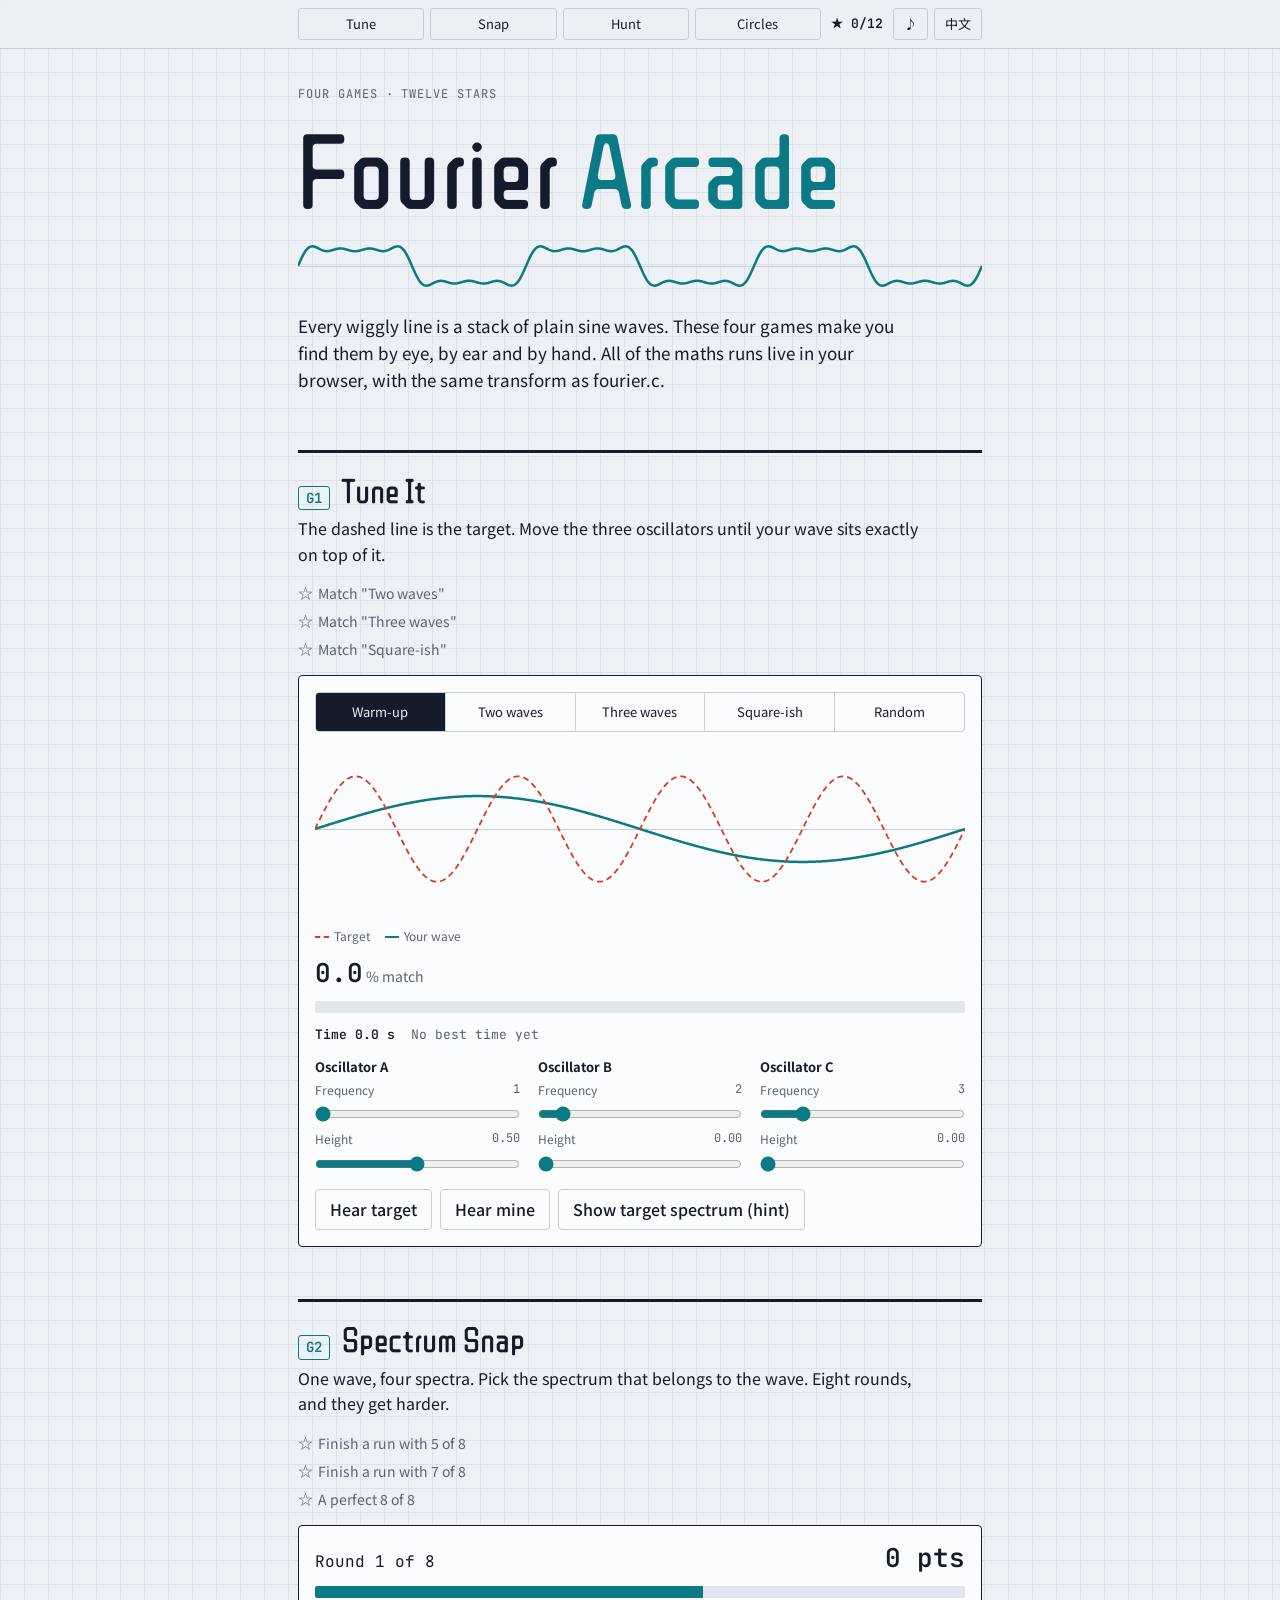
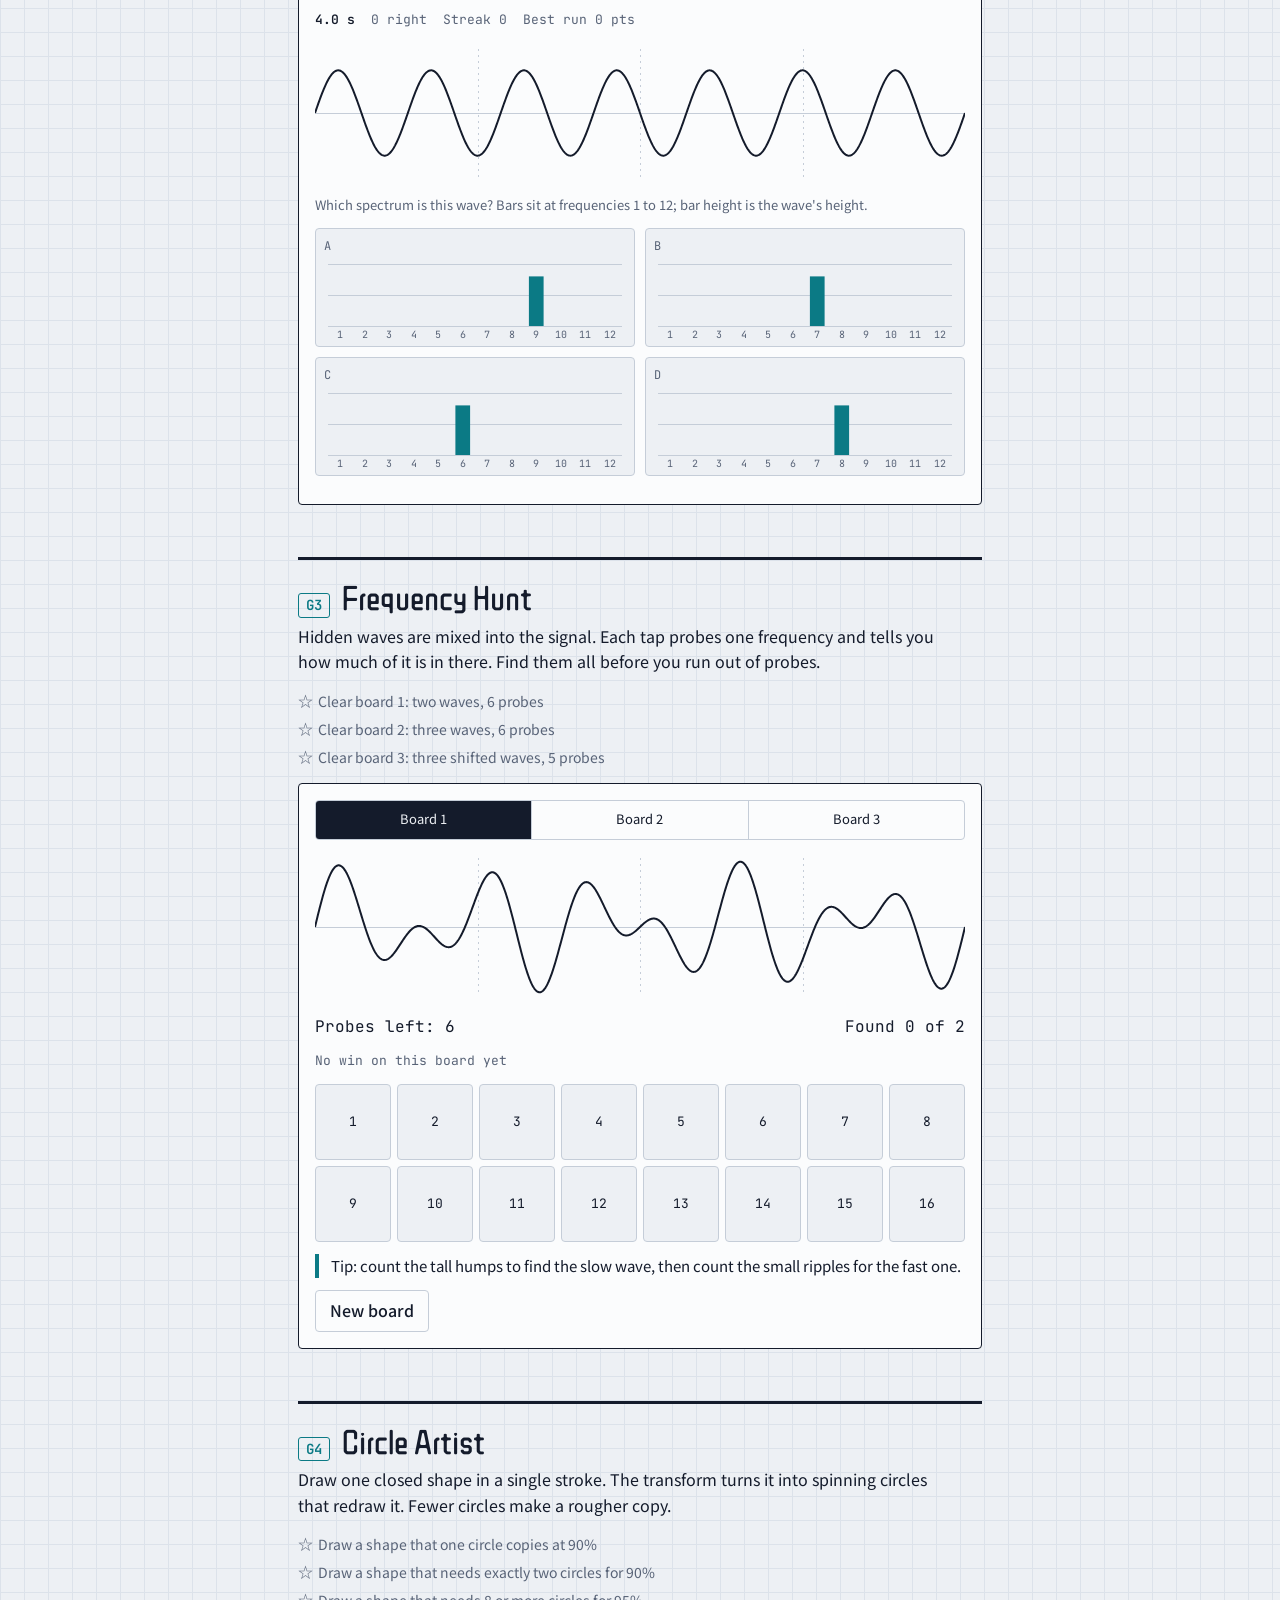
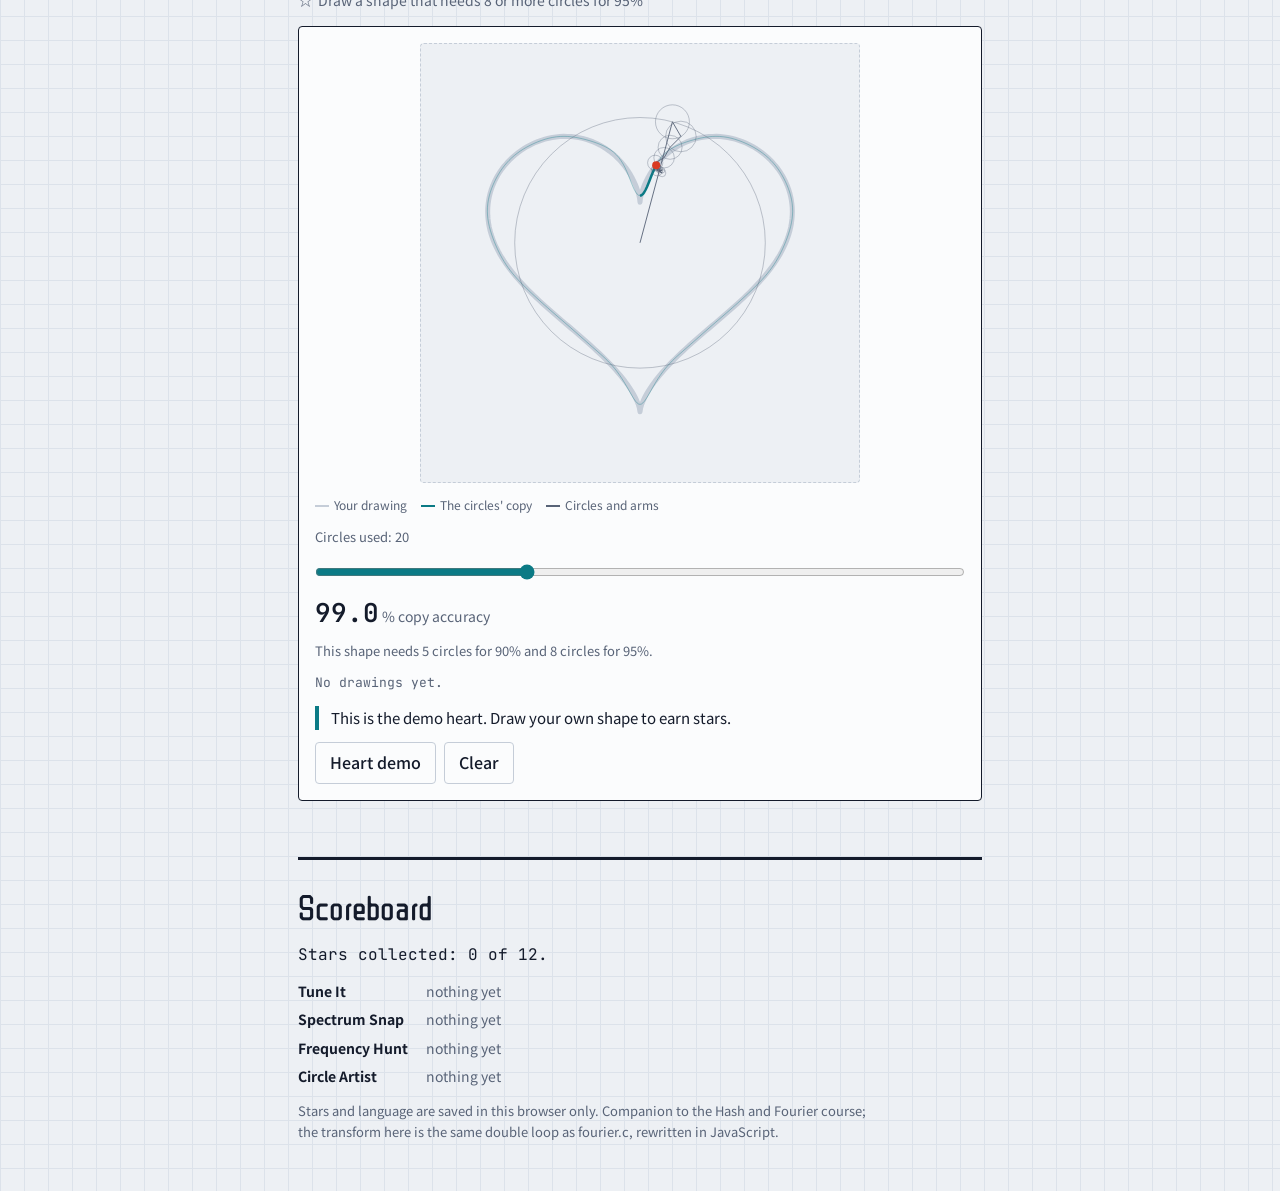
==== learning/hash-fourier/arcade/index.html @ e6ab9d6c "学习材料：傅里叶游戏厅（learning/hash-fourier/arcade） - arcade/index.html：四个小游戏（调音、认谱、寻频、画圆），十二颗星，   带音效、计时、连对和成" ====
<!DOCTYPE html>
<html lang="en">
<head>
<meta charset="utf-8">
<meta name="viewport" content="width=device-width, initial-scale=1">
<title>Fourier Arcade</title>
<link rel="preconnect" href="https://fonts.googleapis.com">
<link rel="preconnect" href="https://fonts.gstatic.com" crossorigin>
<link href="https://fonts.googleapis.com/css2?family=JetBrains+Mono:wght@400;600&family=Noto+Sans+SC:wght@400;500;700&family=ZCOOL+QingKe+HuangYou&display=swap" rel="stylesheet">
<style>
/* Layout: one column of four game cabinets on oscilloscope graph paper.
   Same world as the Hash/Fourier course: ink on cool paper, teal for waves,
   vermilion only for the thing you are aiming at or just hit. */
:root {
  --paper: #EDF0F4;
  --grid: #DCE2EA;
  --card: #FBFCFD;
  --ink: #141B2B;
  --muted: #586377;
  --line: #C5CDD8;
  --off: #E1E6ED;
  --hot: #D93A22;
  --wave: #0B7A85;
  --ok: #1F7F52;
  --f-display: "ZCOOL QingKe HuangYou", "PingFang SC", "Microsoft YaHei", sans-serif;
  --f-body: "Noto Sans SC", "PingFang SC", "Microsoft YaHei", system-ui, sans-serif;
  --f-mono: "JetBrains Mono", ui-monospace, "SF Mono", Menlo, Consolas, monospace;
  color-scheme: light;
}
@media (prefers-color-scheme: dark) {
  :root:not([data-theme="light"]) {
    --paper: #0C111D; --grid: #151C2C; --card: #141B2B; --ink: #E7ECF5;
    --muted: #95A1B8; --line: #2B3650; --off: #1F2940;
    --hot: #FF6A48; --wave: #42C4CE; --ok: #4CC38A;
    color-scheme: dark;
  }
}
:root[data-theme="dark"] {
  --paper: #0C111D; --grid: #151C2C; --card: #141B2B; --ink: #E7ECF5;
  --muted: #95A1B8; --line: #2B3650; --off: #1F2940;
  --hot: #FF6A48; --wave: #42C4CE; --ok: #4CC38A;
  color-scheme: dark;
}
* { box-sizing: border-box; }
[hidden] { display: none !important; }
html { -webkit-text-size-adjust: 100%; }
body {
  margin: 0; background-color: var(--paper);
  background-image: linear-gradient(var(--grid) 1px, transparent 1px), linear-gradient(90deg, var(--grid) 1px, transparent 1px);
  background-size: 24px 24px;
  color: var(--ink); font-family: var(--f-body); font-size: 16px; line-height: 1.6;
}
.wrap { max-width: 720px; margin: 0 auto; padding: 0 18px; }
h1, h2 { font-family: var(--f-display); font-weight: 400; text-wrap: balance; margin: 0; }
p { margin: 0; }
button, input { font: inherit; color: inherit; }
:focus-visible { outline: 2px solid var(--ink); outline-offset: 2px; }
.num { font-family: var(--f-mono); font-variant-numeric: tabular-nums; }

.nav { position: sticky; top: 0; z-index: 5; background: color-mix(in srgb, var(--paper) 90%, transparent);
  -webkit-backdrop-filter: blur(8px); backdrop-filter: blur(8px); border-bottom: 1px solid var(--line); }
.nav .wrap { display: flex; gap: 6px; padding-top: 8px; padding-bottom: 8px; align-items: center; }
.nav button { height: 32px; padding: 0 10px; font-size: 13px; background: transparent; border: 1.5px solid var(--line); border-radius: 3px; cursor: pointer; white-space: nowrap; }
.nav button.jump { flex: 1; min-width: 0; overflow: hidden; text-overflow: ellipsis; }
.nav button.jump.full { background: var(--wave); border-color: var(--wave); color: #fff; }
.nav .stars { font-family: var(--f-mono); font-size: 13px; font-weight: 600; padding: 0 4px; white-space: nowrap; }

.top { padding: 36px 0 4px; display: flex; flex-direction: column; gap: 14px; }
.eyebrow { font-family: var(--f-mono); font-size: 12px; letter-spacing: .08em; color: var(--muted); }
h1 { font-size: clamp(54px, 15vw, 104px); line-height: .98; letter-spacing: .01em; }
h1 span { color: var(--wave); }
.lead { max-width: 36em; font-size: 17px; }
#heroWave { height: 64px; }

.game { margin-top: 52px; padding-top: 18px; border-top: 3px solid var(--ink); scroll-margin-top: 60px; display: flex; flex-direction: column; gap: 14px; }
.game-head { display: grid; grid-template-columns: auto 1fr; column-gap: 12px; align-items: baseline; }
.tag { font-family: var(--f-mono); font-weight: 600; font-size: 14px; color: var(--wave); border: 1.5px solid var(--wave); border-radius: 3px; padding: 0 7px; }
.game-head h2 { font-size: 34px; line-height: 1.15; }
.how { grid-column: 1 / -1; margin-top: 6px; max-width: 40em; }
.goals { list-style: none; margin: 0; padding: 0; display: flex; flex-direction: column; gap: 4px; font-size: 14px; color: var(--muted); }
.goals li { display: grid; grid-template-columns: 20px 1fr; align-items: baseline; }
.goals li::before { content: "☆"; font-size: 15px; }
.goals li.done { color: var(--ink); font-weight: 700; }
.goals li.done::before { content: "★"; color: var(--wave); }

.bench { background: var(--card); border: 1.5px solid var(--ink); border-radius: 4px; padding: 16px; display: flex; flex-direction: column; gap: 12px; }
.cap { font-size: 13px; color: var(--muted); }
.row { display: flex; flex-wrap: wrap; gap: 8px; align-items: center; }
.btn { min-height: 40px; padding: 7px 14px; cursor: pointer; background: var(--wave); color: #fff; border: 0; border-radius: 4px; font-weight: 700; }
.btn.ghost { background: transparent; color: var(--ink); border: 1.5px solid var(--line); font-weight: 500; }
.btn[hidden] { display: none; }
.seg { display: flex; border: 1.5px solid var(--line); border-radius: 4px; overflow: hidden; }
.seg button { flex: 1; min-height: 38px; padding: 6px 4px; background: transparent; border: 0; border-left: 1.5px solid var(--line); cursor: pointer; font-size: 13px; white-space: nowrap; }
.seg button:first-child { border-left: 0; }
.seg button.on { background: var(--ink); color: var(--paper); }
.seg button.won::after { content: " ★"; color: var(--wave); }
.seg button.on.won::after { color: var(--paper); }
canvas { display: block; width: 100%; }
input[type="range"] { width: 100%; accent-color: var(--wave); margin: 0; height: 26px; }
.legend { display: flex; flex-wrap: wrap; gap: 4px 14px; font-size: 12px; color: var(--muted); }
.legend span::before { content: ""; display: inline-block; width: 14px; height: 0; margin-right: 5px; border-top: 2.5px solid var(--sw); vertical-align: 3px; }
.legend .dash::before { border-top-style: dashed; }
.big { font-family: var(--f-mono); font-weight: 600; font-size: 26px; font-variant-numeric: tabular-nums; line-height: 1.2; }
.big small { font-family: var(--f-body); font-weight: 400; font-size: 14px; color: var(--muted); }
.meter { position: relative; height: 12px; background: var(--off); border-radius: 2px; overflow: hidden; }
.meter i { position: absolute; left: 0; top: 0; bottom: 0; background: var(--wave); transition: width .15s; }
.note { font-size: 15px; border-left: 4px solid var(--wave); padding-left: 12px; }
.note[hidden] { display: none; }
.note.bad { border-left-color: var(--hot); }

.oscs { display: grid; grid-template-columns: repeat(auto-fit, minmax(190px, 1fr)); gap: 10px 18px; }
.osc { display: flex; flex-direction: column; gap: 2px; }
.osc .name { font-size: 13px; font-weight: 700; }
.osc label { font-size: 12px; color: var(--muted); display: flex; justify-content: space-between; }

.opts { display: grid; grid-template-columns: 1fr 1fr; gap: 10px; }
.opts button { padding: 8px 8px 4px; background: var(--paper); border: 1.5px solid var(--line); border-radius: 4px; cursor: pointer; display: flex; flex-direction: column; gap: 2px; text-align: left; }
.opts button:not(:disabled):hover { border-color: var(--ink); }
.opts button:disabled { cursor: default; }
.opts button canvas { height: 84px; }
.opts button .lab { font-family: var(--f-mono); font-size: 12px; color: var(--muted); }
.opts button.right { border-color: var(--ok); box-shadow: inset 0 0 0 2px var(--ok); }
.opts button.wrong { border-color: var(--hot); opacity: .6; }

.cells { display: grid; grid-template-columns: repeat(8, 1fr); gap: 6px; }
.cells button { aspect-ratio: 1; min-width: 0; padding: 0; background: var(--paper); border: 1.5px solid var(--line); border-radius: 4px; cursor: pointer;
  font-family: var(--f-mono); font-size: 13px; display: flex; flex-direction: column; align-items: center; justify-content: center; line-height: 1.15; }
.cells button:not(:disabled):hover { border-color: var(--ink); }
.cells button:disabled { cursor: default; }
.cells button small { font-size: 10px; color: var(--muted); }
.cells button.miss { background: var(--off); color: var(--muted); border-style: dashed; }
.cells button.hit { background: var(--wave); border-color: var(--wave); color: #fff; font-weight: 600; }
.cells button.hit small { color: #fff; }
.cells button.reveal { border: 2px solid var(--hot); color: var(--hot); }

.pad { position: relative; width: 100%; max-width: 440px; align-self: center; }
.pad canvas { aspect-ratio: 1; height: auto; background: var(--paper); border: 1.5px dashed var(--line); border-radius: 4px; touch-action: none; cursor: crosshair; }

.end { margin: 56px 0 0; padding: 20px 0 48px; border-top: 3px solid var(--ink); display: flex; flex-direction: column; gap: 8px; }
.end .fine { font-size: 13px; color: var(--muted); max-width: 44em; }
.stats { display: flex; flex-wrap: wrap; gap: 2px 16px; font-family: var(--f-mono); font-size: 13px; color: var(--muted); font-variant-numeric: tabular-nums; }
.stats b { color: var(--ink); font-weight: 600; }
.nav #soundBtn.off { color: var(--muted); text-decoration: line-through; }
.toast { position: fixed; left: 50%; bottom: 18px; transform: translateX(-50%); z-index: 10; max-width: calc(100% - 36px);
  background: var(--ink); color: var(--paper); padding: 10px 16px; border-radius: 4px; font-weight: 700; font-size: 15px;
  opacity: 0; pointer-events: none; transition: opacity .2s; }
.toast.show { opacity: 1; }
@keyframes pop { 0% { transform: scale(1); } 40% { transform: scale(1.7); } 100% { transform: scale(1); } }
.goals li.just::before { display: inline-block; animation: pop .6s ease; }
.end h2 { font-size: 34px; }
.records { display: grid; grid-template-columns: auto 1fr; gap: 6px 18px; margin: 4px 0 6px; font-size: 14px; }
.records dt { font-weight: 700; }
.records dd { margin: 0; color: var(--muted); font-variant-numeric: tabular-nums; }
.end.cleared h2 { color: var(--wave); }
@media (prefers-reduced-motion: reduce) { * { transition: none !important; animation: none !important; } }
</style>
</head>
<body>

<nav class="nav" aria-label="Games"><div class="wrap">
  <button class="jump" type="button" data-jump="tune" data-i18n="nav1"></button>
  <button class="jump" type="button" data-jump="snap" data-i18n="nav2"></button>
  <button class="jump" type="button" data-jump="hunt" data-i18n="nav3"></button>
  <button class="jump" type="button" data-jump="circ" data-i18n="nav4"></button>
  <span class="stars" id="starCount"></span>
  <button type="button" id="soundBtn">♪</button>
  <button type="button" id="langBtn"></button>
</div></nav>

<main class="wrap">
<header class="top">
  <div class="eyebrow" data-i18n="eyebrow"></div>
  <h1 data-i18n-html="title"></h1>
  <canvas id="heroWave" aria-hidden="true"></canvas>
  <p class="lead" data-i18n="lead"></p>
</header>

<!-- ================= 1 ================= -->
<section class="game" id="tune">
  <div class="game-head"><span class="tag">G1</span><h2 data-i18n="g1title"></h2><p class="how" data-i18n="g1how"></p></div>
  <ul class="goals"><li data-goal="tune0" data-i18n="g1goal0"></li><li data-goal="tune1" data-i18n="g1goal1"></li><li data-goal="tune2" data-i18n="g1goal2"></li></ul>
  <div class="bench">
    <div class="seg" id="tuneSeg"></div>
    <canvas id="tuneWave" style="height:170px" role="img" aria-label="Target wave and your wave"></canvas>
    <div class="legend"><span class="dash" style="--sw:var(--hot)" data-i18n="legTarget"></span><span style="--sw:var(--wave)" data-i18n="legMine"></span></div>
    <div class="big"><span id="tunePct"></span><small> % <span data-i18n="match"></span></small></div>
    <div class="meter"><i id="tuneBar"></i></div>
    <div class="stats"><span id="tuneTime"></span><span id="tuneBest"></span></div>
    <p class="note" id="tuneNote" hidden></p>
    <div class="oscs" id="oscs"></div>
    <div class="row">
      <button class="btn ghost" type="button" id="tunePlayT" data-i18n="playTarget"></button>
      <button class="btn ghost" type="button" id="tunePlayM" data-i18n="playMine"></button>
      <button class="btn ghost" type="button" id="tuneHint"></button>
      <button class="btn" type="button" id="tuneNew" data-i18n="newRandom" hidden></button>
    </div>
    <canvas id="tuneSpec" style="height:110px" role="img" aria-label="Spectrum of the target" hidden></canvas>
  </div>
</section>

<!-- ================= 2 ================= -->
<section class="game" id="snap">
  <div class="game-head"><span class="tag">G2</span><h2 data-i18n="g2title"></h2><p class="how" data-i18n="g2how"></p></div>
  <ul class="goals"><li data-goal="snap0" data-i18n="g2goal0"></li><li data-goal="snap1" data-i18n="g2goal1"></li><li data-goal="snap2" data-i18n="g2goal2"></li></ul>
  <div class="bench">
    <div class="row" style="justify-content:space-between;align-items:baseline"><span class="num" id="snapRound"></span><span class="big" id="snapPts"></span></div>
    <div class="meter" aria-hidden="true"><i id="snapBonus"></i></div>
    <div class="stats"><span id="snapClock"></span><span id="snapScore"></span><span id="snapStreak"></span><span id="snapBest"></span></div>
    <canvas id="snapWave" style="height:140px" role="img" aria-label="Wave to identify"></canvas>
    <span class="cap" data-i18n="snapAsk"></span>
    <div class="opts" id="snapOpts"></div>
    <p class="note" id="snapNote" hidden></p>
    <div class="row"><button class="btn" type="button" id="snapNext" hidden></button></div>
  </div>
</section>

<!-- ================= 3 ================= -->
<section class="game" id="hunt">
  <div class="game-head"><span class="tag">G3</span><h2 data-i18n="g3title"></h2><p class="how" data-i18n="g3how"></p></div>
  <ul class="goals"><li data-goal="hunt0" data-i18n="g3goal0"></li><li data-goal="hunt1" data-i18n="g3goal1"></li><li data-goal="hunt2" data-i18n="g3goal2"></li></ul>
  <div class="bench">
    <div class="seg" id="huntSeg"></div>
    <canvas id="huntWave" style="height:150px" role="img" aria-label="Signal with hidden waves"></canvas>
    <div class="row" style="justify-content:space-between"><span class="num" id="huntLeft"></span><span class="num" id="huntFound"></span></div>
    <div class="stats"><span id="huntBest"></span></div>
    <div class="cells" id="huntCells"></div>
    <p class="note" id="huntNote"></p>
    <canvas id="huntProd" style="height:90px" role="img" aria-label="Signal times probe" hidden></canvas>
    <span class="cap" id="huntProdCap" data-i18n="prodCap" hidden></span>
    <div class="row"><button class="btn ghost" type="button" id="huntNew" data-i18n="newBoard"></button></div>
  </div>
</section>

<!-- ================= 4 ================= -->
<section class="game" id="circ">
  <div class="game-head"><span class="tag">G4</span><h2 data-i18n="g4title"></h2><p class="how" data-i18n="g4how"></p></div>
  <ul class="goals"><li data-goal="circ0" data-i18n="g4goal0"></li><li data-goal="circ1" data-i18n="g4goal1"></li><li data-goal="circ2" data-i18n="g4goal2"></li></ul>
  <div class="bench">
    <div class="pad"><canvas id="pad" role="img" aria-label="Drawing pad"></canvas></div>
    <div class="legend"><span style="--sw:var(--line)" data-i18n="legDrawn"></span><span style="--sw:var(--wave)" data-i18n="legCopy"></span><span style="--sw:var(--muted)" data-i18n="legArms"></span></div>
    <label class="cap" for="circM"><span id="circMLabel"></span></label>
    <input type="range" id="circM" min="1" max="60" step="1">
    <div class="big"><span id="circFid"></span><small> % <span data-i18n="fidelity"></span></small></div>
    <p class="cap" id="circNeed"></p>
    <div class="stats"><span id="circRec"></span></div>
    <p class="note" id="circNote" hidden></p>
    <div class="row">
      <button class="btn ghost" type="button" id="circHeart" data-i18n="heartDemo"></button>
      <button class="btn ghost" type="button" id="circClear" data-i18n="clearPad"></button>
    </div>
  </div>
</section>

<section class="end" id="end">
  <h2 id="endTitle"></h2>
  <p class="num" id="endStars"></p>
  <dl class="records" id="records"></dl>
  <p class="fine" data-i18n="fine"></p>
</section>
</main>
<div class="toast" id="toast" role="status" aria-live="polite"></div>

<script>
/*CORE-START*/
function mulberry(seed) {
  let s = seed >>> 0;
  return function () {
    s = (s + 0x6D2B79F5) >>> 0;
    let t = Math.imul(s ^ (s >>> 15), 1 | s);
    t = (t + Math.imul(t ^ (t >>> 7), 61 | t)) ^ t;
    return ((t ^ (t >>> 14)) >>> 0) / 4294967296;
  };
}
function pick(rand, arr) { return arr[Math.floor(rand() * arr.length)]; }
function pickFreqs(rand, n, max) {
  const set = new Set();
  while (set.size < n) set.add(1 + Math.floor(rand() * max));
  return Array.from(set).sort((a, b) => a - b);
}
function mixAt(parts, t) {
  let v = 0;
  for (const p of parts) v += p.a * Math.sin(2 * Math.PI * p.f * t + (p.ph || 0));
  return v;
}
function sampleParts(parts, N) {
  const x = new Float64Array(N);
  for (let n = 0; n < N; n++) x[n] = mixAt(parts, n / N);
  return x;
}
/* amplitude of each frequency 0..kmax, straight DFT as in fourier.c */
function spectrum(x, kmax) {
  const N = x.length, out = [];
  for (let k = 0; k <= kmax; k++) {
    let re = 0, im = 0;
    for (let n = 0; n < N; n++) {
      const a = 2 * Math.PI * ((k * n) % N) / N;
      re += x[n] * Math.cos(a); im -= x[n] * Math.sin(a);
    }
    out.push(Math.hypot(re, im) * (k === 0 ? 1 : 2) / N);
  }
  return out;
}
function probe(parts, k, N) {
  N = N || 64;
  const x = sampleParts(parts, N);
  let ss = 0, sc = 0;
  for (let n = 0; n < N; n++) {
    const a = 2 * Math.PI * ((k * n) % N) / N;
    ss += x[n] * Math.sin(a); sc += x[n] * Math.cos(a);
  }
  ss = ss * 2 / N; sc = sc * 2 / N;
  return { sin: ss, cos: sc, amp: Math.hypot(ss, sc) };
}
function matchPct(target, mine) {
  const N = 256, a = sampleParts(target, N), b = sampleParts(mine, N);
  let e = 0, r = 0;
  for (let i = 0; i < N; i++) { e += (a[i] - b[i]) * (a[i] - b[i]); r += a[i] * a[i]; }
  if (r === 0) return e === 0 ? 100 : 0;
  return Math.max(0, 1 - Math.sqrt(e / r)) * 100;
}

/* ---- Tune It ---- */
const TUNE_LEVELS = {
  1: [{ f: 4, a: 0.8 }],
  2: [{ f: 2, a: 1 }, { f: 9, a: 0.4 }],
  3: [{ f: 3, a: 0.7 }, { f: 5, a: 0.5 }, { f: 11, a: 0.3 }],
  4: [{ f: 1, a: 1 }, { f: 3, a: 0.35 }, { f: 5, a: 0.2 }]
};
function tuneRandom(rand) {
  return pickFreqs(rand, 3, 12).map(f => ({ f, a: Math.round((0.2 + rand() * 0.8) * 20) / 20 }));
}

/* ---- Spectrum Snap ---- */
const SNAP_AMPS = [0.3, 0.5, 0.8, 1];
const SNAP_PLAN = [1, 1, 1, 2, 2, 2, 3, 3];
function partsKey(ps) { return ps.slice().sort((a, b) => a.f - b.f).map(p => p.f + ':' + p.a).join(','); }
function snapRound(rand, nWaves) {
  const fs = pickFreqs(rand, nWaves, 12);
  const parts = fs.map(f => ({ f, a: pick(rand, SNAP_AMPS) }));
  if (nWaves >= 2 && parts.every(p => p.a === parts[0].a)) parts[0].a = parts[0].a === 1 ? 0.5 : 1;
  const opts = [parts], seen = new Set([partsKey(parts)]);
  const add = ps => {
    if (opts.length >= 4 || !ps) return;
    if (ps.some(p => p.f < 1 || p.f > 12)) return;
    if (new Set(ps.map(p => p.f)).size !== ps.length) return;
    const k = partsKey(ps);
    if (seen.has(k)) return;
    seen.add(k); opts.push(ps);
  };
  const clone = () => parts.map(p => ({ f: p.f, a: p.a }));
  const big = parts.reduce((m, p, i) => (p.a > parts[m].a ? i : m), 0);
  const cands = [];
  if (nWaves >= 2) {                                   // swapped heights
    const c = clone(); const t = c[0].a; c[0].a = c[c.length - 1].a; c[c.length - 1].a = t; cands.push(c);
    const sum = parts[0].f + parts[1].f;               // "frequencies add up" mistake
    cands.push([{ f: sum, a: Math.max(parts[0].a, parts[1].a) }]);
  }
  for (const d of [1, -1, 2, -2]) { const c = clone(); c[big].f += d; cands.push(c); }
  for (const d of [1, -1]) cands.push(clone().map(p => ({ f: p.f + d, a: p.a })));
  { const c = clone(); c[big].f *= 2; cands.push(c); }
  // mix the order a little so the wrong answers are not always the same kind
  for (let i = cands.length - 1; i > 0; i--) { const j = Math.floor(rand() * (i + 1)); const t = cands[i]; cands[i] = cands[j]; cands[j] = t; }
  cands.forEach(add);
  let guard = 0;
  while (opts.length < 4 && guard++ < 200) add(pickFreqs(rand, nWaves, 12).map(f => ({ f, a: pick(rand, SNAP_AMPS) })));
  const order = [0, 1, 2, 3];
  for (let i = 3; i > 0; i--) { const j = Math.floor(rand() * (i + 1)); const t = order[i]; order[i] = order[j]; order[j] = t; }
  return { parts, options: order.map(i => opts[i]), answer: order.indexOf(0) };
}
function barsOf(parts, kmax) {
  const b = new Array(kmax + 1).fill(0);
  for (const p of parts) if (p.f <= kmax) b[p.f] += p.a;
  return b;
}

/* ---- Frequency Hunt ---- */
const HUNT_LEVELS = { 1: { n: 2, probes: 6, ph: false }, 2: { n: 3, probes: 6, ph: false }, 3: { n: 3, probes: 5, ph: true } };
function huntBoard(rand, level) {
  const L = HUNT_LEVELS[level];
  return pickFreqs(rand, L.n, 16).map(f => ({ f, a: pick(rand, [0.5, 0.75, 1]), ph: L.ph ? rand() * 2 * Math.PI : 0 }));
}

/* ---- Circle Artist ---- */
function resample(pts, N) {
  const P = pts.concat([pts[0]]);
  const cum = [0];
  for (let i = 1; i < P.length; i++) cum.push(cum[i - 1] + Math.hypot(P[i][0] - P[i - 1][0], P[i][1] - P[i - 1][1]));
  const total = cum[cum.length - 1];
  const out = [];
  let j = 1;
  for (let i = 0; i < N; i++) {
    const d = total * i / N;
    while (j < cum.length - 1 && cum[j] < d) j++;
    const seg = cum[j] - cum[j - 1];
    const u = seg > 0 ? (d - cum[j - 1]) / seg : 0;
    out.push([P[j - 1][0] + (P[j][0] - P[j - 1][0]) * u, P[j - 1][1] + (P[j][1] - P[j - 1][1]) * u]);
  }
  return { pts: out, length: total };
}
/* complex DFT of a closed path; every coefficient is one spinning circle */
function epicycles(pts) {
  const N = pts.length, all = [];
  for (let k = -N / 2; k < N / 2; k++) {
    let re = 0, im = 0;
    for (let n = 0; n < N; n++) {
      const idx = (((k * n) % N) + N) % N;
      const a = 2 * Math.PI * idx / N;
      const c = Math.cos(a), s = Math.sin(a);
      re += pts[n][0] * c + pts[n][1] * s;
      im += pts[n][1] * c - pts[n][0] * s;
    }
    re /= N; im /= N;
    all.push({ k, re, im, mag: Math.hypot(re, im) });
  }
  const c0 = all.find(c => c.k === 0);
  const rest = all.filter(c => c.k !== 0).sort((a, b) => b.mag - a.mag);
  let total = 0; for (const c of rest) total += c.mag * c.mag;
  const fid = [0]; let cum = 0;
  for (const c of rest) { cum += c.mag * c.mag; fid.push(total > 0 ? (1 - Math.sqrt(Math.max(0, total - cum) / total)) * 100 : 100); }
  return { c0, rest, fid };
}
function circlesNeeded(ep, pct) {
  for (let m = 0; m < ep.fid.length; m++) if (ep.fid[m] >= pct) return m;
  return ep.fid.length - 1;
}
function reconAt(ep, M, tau, arms) {
  let x = ep.c0.re, y = ep.c0.im;
  for (let j = 0; j < M && j < ep.rest.length; j++) {
    const c = ep.rest[j], a = 2 * Math.PI * c.k * tau;
    const cs = Math.cos(a), sn = Math.sin(a);
    if (arms) arms.push([x, y, c.mag]);
    x += c.re * cs - c.im * sn; y += c.re * sn + c.im * cs;
  }
  return [x, y];
}
function heartShape() {
  const raw = [];
  for (let i = 0; i < 240; i++) {
    const t = 2 * Math.PI * i / 240, s = Math.sin(t);
    raw.push([16 * s * s * s, -(13 * Math.cos(t) - 5 * Math.cos(2 * t) - 2 * Math.cos(3 * t) - Math.cos(4 * t))]);
  }
  return raw.map(p => [0.5 + p[0] / 46, 0.47 + p[1] / 46]);
}
const CIRCLE_GOALS = { onePct: 90, twoPct: 90, manyPct: 95, manyMin: 8 };
function circleGoals(ep) {
  const n90 = circlesNeeded(ep, CIRCLE_GOALS.onePct), n95 = circlesNeeded(ep, CIRCLE_GOALS.manyPct);
  return [n90 === 1, n90 === 2, n95 >= CIRCLE_GOALS.manyMin];
}

/* ---- scoring ---- */
/* Spectrum Snap: 100 for a right answer, up to 100 more for speed (gone after 10 s), 20 per answer already in the streak */
function snapPoints(correct, seconds, streakBefore) {
  if (!correct) return 0;
  return 100 + Math.max(0, Math.round(100 * (1 - seconds / 10))) + 20 * streakBefore;
}
const SNAP_MAX = 2160;

/*CORE-END*/

/* ================= text ================= */
const TXT = {
  en: {
    nav1: 'Tune', nav2: 'Snap', nav3: 'Hunt', nav4: 'Circles', langBtn: '中文',
    eyebrow: 'FOUR GAMES · TWELVE STARS',
    title: 'Fourier <span>Arcade</span>',
    lead: 'Every wiggly line is a stack of plain sine waves. These four games make you find them by eye, by ear and by hand. All of the maths runs live in your browser, with the same transform as fourier.c.',
    stars: '★ {n}/12',
    g1title: 'Tune It', g1how: 'The dashed line is the target. Move the three oscillators until your wave sits exactly on top of it.',
    g1goal0: 'Match "Two waves"', g1goal1: 'Match "Three waves"', g1goal2: 'Match "Square-ish"',
    lv1: 'Warm-up', lv2: 'Two waves', lv3: 'Three waves', lv4: 'Square-ish', lv5: 'Random',
    legTarget: 'Target', legMine: 'Your wave', match: 'match',
    osc: 'Oscillator {x}', freq: 'Frequency', amp: 'Height',
    playTarget: 'Hear target', playMine: 'Hear mine', hintShow: 'Show target spectrum (hint)', hintHide: 'Hide spectrum', newRandom: 'New random target',
    tuneSolved: 'Locked in. Your wave and the target are the same wave.',
    tuneSquare: 'Locked in. You just built the start of a square wave: odd frequencies 1, 3, 5 with heights of about 1, 1/3, 1/5. Keep adding 7, 9, 11 and the corners get sharper.',
    g2title: 'Spectrum Snap', g2how: 'One wave, four spectra. Pick the spectrum that belongs to the wave. Eight rounds, and they get harder.',
    g2goal0: 'Finish a run with 5 of 8', g2goal1: 'Finish a run with 7 of 8', g2goal2: 'A perfect 8 of 8',
    snapAsk: 'Which spectrum is this wave? Bars sit at frequencies 1 to 12; bar height is the wave\'s height.',
    round: 'Round {i} of 8', score: '{s} right',
    snapRight: 'Right. ', snapWrong: 'Not that one. ',
    snapWhy1: 'Count the humps: {f} full waves fit across the window, so the bar sits at {f}.',
    snapWhy2: 'The wave is built from frequencies {list}. Adding waves never moves a bar: each one keeps its own slot and its own height.',
    next: 'Next wave', finish: 'See result', again: 'Play again',
    snapEnd: 'Run finished: {s} of 8 right.',
    g3title: 'Frequency Hunt', g3how: 'Hidden waves are mixed into the signal. Each tap probes one frequency and tells you how much of it is in there. Find them all before you run out of probes.',
    g3goal0: 'Clear board 1: two waves, 6 probes', g3goal1: 'Clear board 2: three waves, 6 probes', g3goal2: 'Clear board 3: three shifted waves, 5 probes',
    board: 'Board {n}', left: 'Probes left: {n}', found: 'Found {a} of {b}',
    huntStart: 'Tip: count the tall humps to find the slow wave, then count the small ripples for the fast one.',
    huntMiss: 'Frequency {k}: exactly 0. Even one step away from a real frequency, the products cancel completely.',
    huntHit: 'Frequency {k}: height {a}. Found one.',
    huntHitPh: 'Frequency {k}: the sine probe gives {s}, the cosine probe gives {c}. Together that is height {a}. Found one.',
    huntWon: 'Board cleared with {n} probes to spare.', huntWon0: 'Board cleared on the very last probe.',
    huntLost: 'Out of probes. The outlined cells are the ones you missed.',
    prodCap: 'Signal × your last probe. Area above the line counts as plus, below as minus.',
    newBoard: 'New board',
    g4title: 'Circle Artist', g4how: 'Draw one closed shape in a single stroke. The transform turns it into spinning circles that redraw it. Fewer circles make a rougher copy.',
    g4goal0: 'Draw a shape that one circle copies at 90%', g4goal1: 'Draw a shape that needs exactly two circles for 90%', g4goal2: 'Draw a shape that needs 8 or more circles for 95%',
    legDrawn: 'Your drawing', legCopy: 'The circles\' copy', legArms: 'Circles and arms',
    circM: 'Circles used: {m}', fidelity: 'copy accuracy',
    circNeed: 'This shape needs {a} for 90% and {b} for 95%.', circle1: '1 circle', circleN: '{n} circles',
    circDemo: 'This is the demo heart. Draw your own shape to earn stars.',
    circSmall: 'Too small to read. Draw a bigger closed shape.',
    circGot0: 'One circle is one frequency. A circle is the simplest shape there is.',
    circGot1: 'Two circles: usually one big and one small spinning the opposite way. That is all an oval is.',
    circGot2: 'Loops, crossings and uneven shapes spread a drawing over many frequencies, so it takes many circles.',
    heartDemo: 'Heart demo', clearPad: 'Clear', drawHere: 'Draw here',
    endStars: 'Stars collected: {n} of 12.',
    soundOn: 'Sound is on. Click to mute.', soundOff: 'Sound is off. Click to turn it on.',
    newStar: '★ New star: {g}',
    time: 'Time {t} s', best: 'Best {t} s', noBest: 'No best time yet',
    pts: '{p} pts', clock: '{t} s', streak: 'Streak {n}', snapBest: 'Best run {p} pts', snapBonusNote: 'speed bonus',
    snapEndPts: ' {p} points out of a possible 2160.', newBest: ' New best.',
    huntBest: 'Best on this board: {n} probes to spare', huntNoBest: 'No win on this board yet',
    circRec: 'Roundest so far: one circle copies {a}%. Busiest so far: {b} for 95%.', circNoRec: 'No drawings yet.',
    boardTitle: 'Scoreboard', clearedTitle: 'Arcade cleared',
    clearedLine: 'All twelve stars. You can still beat your own records below.',
    recTune: 'Tune It', recSnap: 'Spectrum Snap', recHunt: 'Frequency Hunt', recCirc: 'Circle Artist',
    recNone: 'nothing yet', recSpare: '{n} to spare', recRound: 'roundest {a}%', recMany: 'busiest {n} circles',
    fine: 'Stars and language are saved in this browser only. Companion to the Hash and Fourier course; the transform here is the same double loop as fourier.c, rewritten in JavaScript.'
  },
  zh: {
    nav1: '调音', nav2: '认谱', nav3: '寻频', nav4: '画圆', langBtn: 'EN',
    eyebrow: '四个游戏 · 十二颗星',
    title: '傅里叶<span>游戏厅</span>',
    lead: '每一条弯弯曲曲的线，都是几个简单正弦波叠出来的。这四个游戏让你用眼睛、耳朵和手把它们找出来。所有计算都在你的浏览器里现场跑，用的是和 fourier.c 一样的变换。',
    stars: '★ {n}/12',
    g1title: '调音', g1how: '虚线是目标。拖动三个振荡器，让你的波和它完全重合。',
    g1goal0: '对上「两个波」', g1goal1: '对上「三个波」', g1goal2: '对上「像方波」',
    lv1: '热身', lv2: '两个波', lv3: '三个波', lv4: '像方波', lv5: '随机',
    legTarget: '目标', legMine: '你的波', match: '重合',
    osc: '振荡器 {x}', freq: '频率', amp: '振幅',
    playTarget: '听目标', playMine: '听我的', hintShow: '看目标的频谱（提示）', hintHide: '收起频谱', newRandom: '换一个随机目标',
    tuneSolved: '对上了。你的波和目标是同一个波。',
    tuneSquare: '对上了。你刚搭出了方波的开头：奇数频率 1、3、5，振幅大约是 1、1/3、1/5。继续加 7、9、11，棱角会越来越分明。',
    g2title: '认谱', g2how: '一个波，四张频谱。选出属于这个波的那一张。一共八轮，越来越难。',
    g2goal0: '一局答对 5 题', g2goal1: '一局答对 7 题', g2goal2: '八题全对',
    snapAsk: '这个波的频谱是哪一张？柱子站在频率 1 到 12 上，柱高就是那个波的振幅。',
    round: '第 {i} 轮，共 8 轮', score: '答对 {s} 题',
    snapRight: '对了。', snapWrong: '不是这张。',
    snapWhy1: '数一数波峰：窗口里正好放下 {f} 个完整的波，所以柱子在 {f}。',
    snapWhy2: '这个波由频率 {list} 叠成。波相加时柱子不会挪位置：每个波各占一格，各有各的高度。',
    next: '下一个波', finish: '看结果', again: '再来一局',
    snapEnd: '这一局结束：8 题答对 {s} 题，',
    g3title: '寻频', g3how: '信号里藏着几个波。每点一次，就用一个频率去探，告诉你里面有多少。在探针用完之前把它们全找出来。',
    g3goal0: '通过第 1 关：两个波，6 根探针', g3goal1: '通过第 2 关：三个波，6 根探针', g3goal2: '通过第 3 关：三个挪过位置的波，5 根探针',
    board: '第 {n} 关', left: '剩余探针：{n}', found: '找到 {a} / {b}',
    huntStart: '提示：先数大的波峰，找出慢的那个波；再数小的波纹，找出快的那个。',
    huntMiss: '频率 {k}：正好是 0。哪怕只差一格，乘积也会完全抵消。',
    huntHit: '频率 {k}：振幅 {a}。找到一个。',
    huntHitPh: '频率 {k}：sin 探针得 {s}，cos 探针得 {c}，合起来振幅是 {a}。找到一个。',
    huntWon: '过关，还剩 {n} 根探针。', huntWon0: '过关，正好用完最后一根探针。',
    huntLost: '探针用完了。红框是你漏掉的频率。',
    prodCap: '信号 × 你上一根探针。横线上面的面积算正，下面的算负。',
    newBoard: '换一题',
    g4title: '画圆', g4how: '一笔画一个封闭的图形。变换会把它拆成一串转动的圆，再把它重新画出来。圆越少，画得越粗糙。',
    g4goal0: '画一个只用一个圆就能还原 90% 的图形', g4goal1: '画一个正好需要两个圆才到 90% 的图形', g4goal2: '画一个需要 8 个以上的圆才到 95% 的图形',
    legDrawn: '你画的', legCopy: '圆画出来的', legArms: '圆和转臂',
    circM: '用几个圆：{m}', fidelity: '还原度',
    circNeed: '这个图形到 90% 需要 {a}，到 95% 需要 {b}。', circle1: '1 个圆', circleN: '{n} 个圆',
    circDemo: '这是示范用的心形。自己画一个才能拿星。',
    circSmall: '太小了，认不出来。画一个大一点的封闭图形。',
    circGot0: '一个圆就是一个频率。圆是最简单的图形。',
    circGot1: '两个圆：通常是一大一小，转的方向相反。椭圆就是这么来的。',
    circGot2: '绕圈、交叉、不匀称的图形，会把自己摊到很多频率上，所以要很多圆。',
    heartDemo: '示范心形', clearPad: '清空', drawHere: '在这里画',
    endStars: '已经拿到 {n} / 12 颗星。',
    soundOn: '声音已开，点一下静音。', soundOff: '声音已关，点一下打开。',
    newStar: '★ 新的一颗星：{g}',
    time: '用时 {t} 秒', best: '最快 {t} 秒', noBest: '还没有最快纪录',
    pts: '{p} 分', clock: '{t} 秒', streak: '连对 {n}', snapBest: '最高一局 {p} 分', snapBonusNote: '速度加分',
    snapEndPts: '得了 {p} 分，满分 2160。', newBest: '新纪录。',
    huntBest: '这一关最好成绩：剩 {n} 根探针', huntNoBest: '这一关还没赢过',
    circRec: '画得最圆的一次：一个圆还原 {a}%。最复杂的一次：到 95% 要 {b}。', circNoRec: '还没有画过。',
    boardTitle: '成绩榜', clearedTitle: '通关了',
    clearedLine: '十二颗星全部拿到。下面的纪录还可以继续刷。',
    recTune: '调音', recSnap: '认谱', recHunt: '寻频', recCirc: '画圆',
    recNone: '还没有', recSpare: '剩 {n} 根', recRound: '最圆 {a}%', recMany: '最复杂 {n} 个圆',
    fine: '星星和语言设置只存在这个浏览器里。这是 Hash 与傅里叶互动课的配套游戏；这里的变换和 fourier.c 是同一个两层循环，用 JavaScript 重写。'
  }
};

/* ================= state ================= */
const $ = id => document.getElementById(id);
const KEY = 'fourier-arcade-v1';
const S = { lang: 'en', sound: true,
  stars: { tune: [false, false, false], snap: [false, false, false], hunt: [false, false, false], circ: [false, false, false] },
  best: { tune: {}, snap: 0, hunt: {}, round: 0, many: 0 } };
const GOAL_KEYS = { tune: 'g1goal', snap: 'g2goal', hunt: 'g3goal', circ: 'g4goal' };
function tr(key, vars) {
  let s = (TXT[S.lang] && TXT[S.lang][key]) || TXT.en[key] || key;
  if (vars) for (const k in vars) s = s.split('{' + k + '}').join(vars[k]);
  return s;
}
function save() { try { localStorage.setItem(KEY, JSON.stringify(S)); } catch (e) {} }
function restore(data) {
  let saved = {};
  try { saved = JSON.parse(localStorage.getItem(KEY) || '{}') || {}; } catch (e) {}
  const src = Object.assign({}, saved, data || {});
  if (src.lang === 'en' || src.lang === 'zh') S.lang = src.lang;
  if (typeof src.sound === 'boolean') S.sound = src.sound;
  const b = src.best;
  if (b && typeof b === 'object') {
    const num = v => (Number.isFinite(v) && v >= 0 ? v : 0);
    if (b.tune && typeof b.tune === 'object') for (let l = 1; l <= 5; l++) if (num(b.tune[l]) > 0) S.best.tune[l] = b.tune[l];
    if (b.hunt && typeof b.hunt === 'object') for (let l = 1; l <= 3; l++) if (Number.isFinite(b.hunt[l]) && b.hunt[l] >= 0) S.best.hunt[l] = b.hunt[l];
    S.best.snap = num(b.snap); S.best.round = num(b.round); S.best.many = num(b.many);
  }
  if (src.stars && typeof src.stars === 'object') {
    for (const g of Object.keys(S.stars)) {
      const a = src.stars[g];
      if (Array.isArray(a) && a.length === 3) S.stars[g] = a.map(Boolean);
    }
  }
}
let toastTimer = 0;
function toast(msg) {
  const el = $('toast'); el.textContent = msg; el.classList.add('show');
  clearTimeout(toastTimer); toastTimer = setTimeout(() => el.classList.remove('show'), 2600);
}
function countStars() { let n = 0; for (const g of Object.keys(S.stars)) n += S.stars[g].filter(Boolean).length; return n; }
/* returns true when the star is new */
function star(game, i) {
  if (S.stars[game][i]) return false;
  S.stars[game][i] = true; save(); renderStars();
  const li = document.querySelector('[data-goal="' + game + i + '"]');
  if (li) { li.classList.add('just'); setTimeout(() => li.classList.remove('just'), 700); }
  toast(tr('newStar', { g: tr(GOAL_KEYS[game] + i) }));
  if (countStars() === 12) setTimeout(() => { sfxFanfare(); toast(tr('clearedTitle') + ' ★ 12/12'); }, 1300);
  return true;
}
function renderRecords() {
  const n = countStars(), cleared = n === 12;
  $('end').classList.toggle('cleared', cleared);
  $('endTitle').textContent = tr(cleared ? 'clearedTitle' : 'boardTitle');
  $('endStars').textContent = cleared ? tr('clearedLine') : tr('endStars', { n });
  const sep = S.lang === 'zh' ? '；' : ' · ';
  const tuneBits = [];
  for (let l = 1; l <= 5; l++) if (S.best.tune[l]) tuneBits.push(tr('lv' + l) + ' ' + S.best.tune[l].toFixed(1) + (S.lang === 'zh' ? ' 秒' : ' s'));
  const huntBits = [];
  for (let l = 1; l <= 3; l++) if (S.best.hunt[l] !== undefined) huntBits.push(tr('board', { n: l }) + (S.lang === 'zh' ? '：' : ': ') + tr('recSpare', { n: S.best.hunt[l] }));
  const circBits = [];
  if (S.best.round > 0) circBits.push(tr('recRound', { a: S.best.round.toFixed(1) }));
  if (S.best.many > 0) circBits.push(tr('recMany', { n: S.best.many }));
  const rows = [
    ['recTune', tuneBits.join(sep)], ['recSnap', S.best.snap > 0 ? tr('pts', { p: S.best.snap }) : ''],
    ['recHunt', huntBits.join(sep)], ['recCirc', circBits.join(sep)]];
  const dl = $('records'); dl.textContent = '';
  rows.forEach(([k, v]) => {
    const dt = document.createElement('dt'); dt.textContent = tr(k);
    const dd = document.createElement('dd'); dd.textContent = v || tr('recNone');
    dl.appendChild(dt); dl.appendChild(dd);
  });
}
function renderStars() {
  let n = 0;
  for (const g of Object.keys(S.stars)) {
    S.stars[g].forEach((v, i) => {
      if (v) n++;
      const li = document.querySelector('[data-goal="' + g + i + '"]');
      if (li) li.classList.toggle('done', v);
    });
    const jb = document.querySelector('.jump[data-jump="' + g + '"]');
    if (jb) jb.classList.toggle('full', S.stars[g].every(Boolean));
  }
  $('starCount').textContent = tr('stars', { n });
  renderRecords();
}

/* ================= drawing helpers ================= */
const still = () => window.matchMedia('(prefers-reduced-motion: reduce)').matches;
function tok(name) { return getComputedStyle(document.documentElement).getPropertyValue(name).trim(); }
function prep(cv) {
  const dpr = Math.min(window.devicePixelRatio || 1, 3);
  const w = cv.clientWidth || 300, h = cv.clientHeight || 150;
  if (cv.width !== Math.round(w * dpr) || cv.height !== Math.round(h * dpr)) { cv.width = Math.round(w * dpr); cv.height = Math.round(h * dpr); }
  const c = cv.getContext('2d');
  c.setTransform(dpr, 0, 0, dpr, 0, 0);
  c.clearRect(0, 0, w, h);
  c.font = '10px ' + (tok('--f-mono') || 'monospace');
  return { c, w, h };
}
function fmt(v) { const r = Math.abs(v) < 0.005 ? 0 : v; return r.toFixed(2); }
function ymaxOf(parts) { return Math.max(1.2, parts.reduce((s, p) => s + p.a, 0) * 1.05); }

/* curves: [{fn, color, width, dash, alpha}], optional quarter guides and area fill */
function drawCurves(cv, curves, ymax, opts) {
  const { c, w, h } = prep(cv);
  const T = 6, B = 6, ph = h - T - B, mid = T + ph / 2;
  const y = v => mid - v / ymax * (ph / 2);
  c.lineWidth = 1; c.strokeStyle = tok('--line');
  if (opts && opts.guides) {
    c.setLineDash([2, 4]);
    for (let q = 1; q < 4; q++) { const X = Math.round(w * q / 4) + .5; c.beginPath(); c.moveTo(X, T); c.lineTo(X, h - B); c.stroke(); }
    c.setLineDash([]);
  }
  c.beginPath(); c.moveTo(0, mid + .5); c.lineTo(w, mid + .5); c.stroke();
  const steps = Math.max(240, Math.round(w * 1.5));
  for (const cu of curves) {
    const path = () => { c.beginPath(); for (let i = 0; i <= steps; i++) { const t = i / steps, X = t * w, Y = y(cu.fn(t)); i ? c.lineTo(X, Y) : c.moveTo(X, Y); } };
    if (cu.fill) {
      const region = (y0, y1, color) => { c.save(); c.beginPath(); c.rect(0, y0, w, y1 - y0); c.clip(); path(); c.lineTo(w, mid); c.lineTo(0, mid); c.closePath(); c.fillStyle = color; c.globalAlpha = .5; c.fill(); c.restore(); };
      region(0, mid, tok('--wave')); region(mid, h, tok('--muted'));
    }
    path();
    c.strokeStyle = cu.color; c.lineWidth = cu.width || 2; c.setLineDash(cu.dash || []); c.globalAlpha = cu.alpha || 1; c.lineJoin = 'round'; c.stroke();
    c.setLineDash([]); c.globalAlpha = 1;
  }
}
/* bars for frequencies 1..kmax; small = thumbnail without the value axis */
function drawBars(cv, bars, kmax, small) {
  const { c, w, h } = prep(cv);
  const L = small ? 4 : 28, R = 4, T = 6, B = 16, pw = w - L - R, ph = h - T - B;
  const top = Math.max(1, Math.ceil(Math.max.apply(null, bars) * 2 - 1e-9) / 2);
  const muted = tok('--muted'), line = tok('--line');
  const y = v => T + ph - v / top * ph;
  c.lineWidth = 1; c.textBaseline = 'middle'; c.textAlign = 'right';
  for (let v = 0; v <= top + 1e-9; v += 0.5) {
    c.strokeStyle = line; c.beginPath(); c.moveTo(L, Math.round(y(v)) + .5); c.lineTo(w - R, Math.round(y(v)) + .5); c.stroke();
    if (!small) { c.fillStyle = muted; c.fillText(v.toFixed(1), L - 5, y(v)); }
  }
  const bw = pw / kmax;
  c.fillStyle = tok('--wave');
  for (let k = 1; k <= kmax; k++) { const bh = bars[k] / top * ph; if (bh > 0.3) c.fillRect(L + (k - 1) * bw + bw * .2, T + ph - bh, bw * .6, bh); }
  c.fillStyle = muted; c.textAlign = 'center'; c.textBaseline = 'top';
  const every = bw >= 15;                                   // room to label every slot?
  for (let k = 1; k <= kmax; k++) if (every || bars[k] > 0 || k === 1 || k === kmax) c.fillText(String(k), L + (k - .5) * bw, T + ph + 4);
}

/* ================= sound ================= */
let actx = null;
/* force = true for the explicit "Hear" buttons, which work even when game sounds are muted */
function audio(force) {
  if (!force && !S.sound) return null;
  try {
    actx = actx || new (window.AudioContext || window.webkitAudioContext)();
    if (actx.state === 'suspended') actx.resume();
    return actx;
  } catch (e) { return null; }
}
/* notes: [{f, at, dur, g, type}] */
function tones(notes) {
  const ctx = audio(false); if (!ctx) return;
  try {
    const t0 = ctx.currentTime + 0.02;
    for (const n of notes) {
      const o = ctx.createOscillator(), g = ctx.createGain();
      const a = t0 + (n.at || 0), d = n.dur || 0.15, vol = n.g || 0.12;
      o.type = n.type || 'sine'; o.frequency.value = n.f;
      g.gain.setValueAtTime(0, a); g.gain.linearRampToValueAtTime(vol, a + 0.012);
      g.gain.setValueAtTime(vol, a + d * 0.6); g.gain.linearRampToValueAtTime(0, a + d);
      o.connect(g); g.connect(ctx.destination); o.start(a); o.stop(a + d + 0.02);
    }
  } catch (e) {}
}
/* the waves you just matched, one by one, then together */
function sfxChord(parts) {
  const ps = parts.filter(p => p.a > 0).slice().sort((a, b) => a.f - b.f), notes = [];
  const vol = 0.16 / Math.max(1, ps.reduce((s, p) => s + p.a, 0));
  ps.forEach((p, i) => notes.push({ f: 110 * p.f, at: i * 0.13, dur: 0.16, g: vol * Math.max(p.a, 0.4) }));
  ps.forEach(p => notes.push({ f: 110 * p.f, at: ps.length * 0.13 + 0.05, dur: 0.7, g: vol * p.a }));
  tones(notes);
}
const sfxRight = () => tones([{ f: 660, dur: 0.1 }, { f: 880, at: 0.09, dur: 0.16 }]);
const sfxWrong = () => tones([{ f: 196, dur: 0.22, type: 'triangle', g: 0.14 }]);
const sfxHit = k => tones([{ f: 110 * k, dur: 0.4, g: 0.14 }]);
const sfxMiss = () => tones([{ f: 82, dur: 0.12, type: 'triangle', g: 0.1 }]);
const sfxLose = () => tones([{ f: 294, dur: 0.18, type: 'triangle' }, { f: 220, at: 0.17, dur: 0.3, type: 'triangle' }]);
const sfxStar = () => tones([{ f: 784, dur: 0.1 }, { f: 1047, at: 0.09, dur: 0.1 }, { f: 1319, at: 0.18, dur: 0.22 }]);
const sfxFanfare = () => tones([{ f: 523, dur: 0.14 }, { f: 659, at: 0.13, dur: 0.14 }, { f: 784, at: 0.26, dur: 0.14 },
  { f: 1047, at: 0.39, dur: 0.5 }, { f: 784, at: 0.39, dur: 0.5, g: 0.07 }, { f: 659, at: 0.39, dur: 0.5, g: 0.07 }]);
function playParts(parts) {
  try {
    if (!audio(true)) return;
    const t0 = actx.currentTime + 0.03;
    const level = 0.22 / Math.max(1, parts.reduce((s, p) => s + p.a, 0));
    const master = actx.createGain();
    master.gain.setValueAtTime(0, t0);
    master.gain.linearRampToValueAtTime(level, t0 + 0.04);
    master.gain.setValueAtTime(level, t0 + 0.8);
    master.gain.linearRampToValueAtTime(0, t0 + 0.95);
    master.connect(actx.destination);
    for (const p of parts) {
      if (!(p.a > 0)) continue;
      const o = actx.createOscillator(), g = actx.createGain();
      o.type = 'sine'; o.frequency.value = 110 * p.f; g.gain.value = p.a;
      o.connect(g); g.connect(master); o.start(t0); o.stop(t0 + 1);
    }
  } catch (e) {}
}

/* ================= G1 Tune It ================= */
const tune = { level: 1, target: TUNE_LEVELS[1], mine: null, hint: false, solved: false, won: {}, t0: null, time: null, timed: false };
function tuneReset(level, target) {
  tune.level = level;
  tune.target = target || TUNE_LEVELS[level] || tuneRandom(mulberry((Math.random() * 1e9) | 0));
  tune.mine = [{ f: 1, a: 0.5 }, { f: 2, a: 0 }, { f: 3, a: 0 }];
  tune.solved = false; tune.hint = false; tune.t0 = null; tune.time = null; tune.timed = false;
  ['A', 'B', 'C'].forEach((x, i) => { $('osc-f' + i).value = tune.mine[i].f; $('osc-a' + i).value = tune.mine[i].a; });
  renderTune();
}
function buildTune() {
  const seg = $('tuneSeg');
  for (let l = 1; l <= 5; l++) {
    const b = document.createElement('button'); b.type = 'button'; b.dataset.level = l;
    b.addEventListener('click', () => tuneReset(l, l === 5 ? tuneRandom(mulberry((Math.random() * 1e9) | 0)) : null));
    seg.appendChild(b);
  }
  const box = $('oscs');
  ['A', 'B', 'C'].forEach((x, i) => {
    const o = document.createElement('div'); o.className = 'osc';
    o.innerHTML = '<span class="name" data-osc="' + x + '"></span>' +
      '<label for="osc-f' + i + '"><span data-i18n="freq"></span><span class="num" id="osc-f' + i + 'v"></span></label><input type="range" id="osc-f' + i + '" min="1" max="12" step="1">' +
      '<label for="osc-a' + i + '"><span data-i18n="amp"></span><span class="num" id="osc-a' + i + 'v"></span></label><input type="range" id="osc-a' + i + '" min="0" max="1" step="0.05">';
    box.appendChild(o);
  });
  for (let i = 0; i < 3; i++) {
    const moved = () => { if (tune.t0 === null && !tune.timed) tune.t0 = performance.now(); };
    $('osc-f' + i).addEventListener('input', e => { moved(); tune.mine[i].f = Number(e.target.value); renderTune(); });
    $('osc-a' + i).addEventListener('input', e => { moved(); tune.mine[i].a = Number(e.target.value); renderTune(); });
  }
  $('tunePlayT').addEventListener('click', () => playParts(tune.target));
  $('tunePlayM').addEventListener('click', () => playParts(tune.mine));
  $('tuneHint').addEventListener('click', () => { tune.hint = !tune.hint; renderTune(); });
  $('tuneNew').addEventListener('click', () => tuneReset(5, tuneRandom(mulberry((Math.random() * 1e9) | 0))));
}
function renderTune() {
  if (!tune.mine) return;
  document.querySelectorAll('#tuneSeg button').forEach(b => {
    const l = Number(b.dataset.level);
    b.textContent = tr('lv' + l);
    b.classList.toggle('on', l === tune.level);
    b.classList.toggle('won', !!tune.won[l]);
  });
  document.querySelectorAll('[data-osc]').forEach(el => { el.textContent = tr('osc', { x: el.dataset.osc }); });
  for (let i = 0; i < 3; i++) { $('osc-f' + i + 'v').textContent = tune.mine[i].f; $('osc-a' + i + 'v').textContent = tune.mine[i].a.toFixed(2); }
  const pct = matchPct(tune.target, tune.mine);
  const ym = Math.max(ymaxOf(tune.target), ymaxOf(tune.mine));
  drawCurves($('tuneWave'), [
    { fn: t => mixAt(tune.mine, t), color: tok('--wave'), width: 2.5 },
    { fn: t => mixAt(tune.target, t), color: tok('--hot'), width: 1.8, dash: [6, 4] }
  ], ym);
  $('tunePct').textContent = pct >= 99.95 ? '100' : pct.toFixed(1);
  $('tuneBar').style.width = pct + '%';
  const solved = pct >= 99.5;
  if (solved && !tune.solved) {
    tune.won[tune.level] = true;
    if (!tune.timed && tune.t0 !== null) {            // the clock runs from your first move to the first lock-in
      tune.time = (performance.now() - tune.t0) / 1000; tune.timed = true; tune.t0 = null;
      const old = S.best.tune[tune.level];
      if (!old || tune.time < old) { S.best.tune[tune.level] = Math.max(0.1, Math.round(tune.time * 10) / 10); save(); renderRecords(); }
    }
    sfxChord(tune.target);
    if (tune.level >= 2 && tune.level <= 4) star('tune', tune.level - 2);
  }
  tune.solved = solved;
  renderTuneClock();
  const note = $('tuneNote');
  note.hidden = !solved;
  if (solved) note.textContent = tr(tune.level === 4 ? 'tuneSquare' : 'tuneSolved');
  $('tuneNew').hidden = tune.level !== 5;
  $('tuneHint').textContent = tr(tune.hint ? 'hintHide' : 'hintShow');
  const sp = $('tuneSpec'); sp.hidden = !tune.hint;
  if (tune.hint) drawBars(sp, spectrum(sampleParts(tune.target, 64), 12), 12, false);
  document.querySelectorAll('#tuneSeg button').forEach(b => b.classList.toggle('won', !!tune.won[Number(b.dataset.level)]));
}

function renderTuneClock() {
  const secs = tune.timed ? tune.time : (tune.t0 !== null ? (performance.now() - tune.t0) / 1000 : 0);
  $('tuneTime').innerHTML = '<b>' + tr('time', { t: secs.toFixed(1) }) + '</b>';
  const b = S.best.tune[tune.level];
  $('tuneBest').textContent = b ? tr('best', { t: b.toFixed(1) }) : tr('noBest');
}

/* ================= G2 Spectrum Snap ================= */
const snap = { rand: mulberry(11), i: 0, score: 0, round: null, picked: null, over: false,
  pts: 0, gained: 0, streak: 0, t0: null, secs: 0, visible: true, newBest: false };
function snapNewRun(seed) { snap.rand = mulberry(seed); snap.i = 0; snap.score = 0; snap.pts = 0; snap.streak = 0; snap.over = false; snap.newBest = false; snapNewRound(); }
function snapNewRound() { snap.round = snapRound(snap.rand, SNAP_PLAN[snap.i]); snap.picked = null; snap.t0 = null; snap.secs = 0; snap.gained = 0; renderSnap(); }
/* the clock for a round starts once its four options are actually on screen */
function snapClock(now) {
  if (snap.over || snap.picked !== null || !snap.round) return;
  if (snap.t0 === null) { if (snap.visible && !document.hidden) snap.t0 = now; else return; }
  snap.secs = (now - snap.t0) / 1000;
  $('snapClock').innerHTML = '<b>' + tr('clock', { t: snap.secs.toFixed(1) }) + '</b>';
  $('snapBonus').style.width = Math.max(0, 1 - snap.secs / 10) * 100 + '%';
}
function buildSnap() {
  const box = $('snapOpts');
  for (let i = 0; i < 4; i++) {
    const b = document.createElement('button'); b.type = 'button';
    b.innerHTML = '<span class="lab">' + 'ABCD'[i] + '</span><canvas></canvas>';
    b.addEventListener('click', () => {
      if (snap.picked !== null || snap.over) return;
      if (snap.t0 !== null) snap.secs = (performance.now() - snap.t0) / 1000;
      snap.picked = i;
      const ok = i === snap.round.answer;
      snap.gained = snapPoints(ok, snap.secs, snap.streak);
      snap.pts += snap.gained;
      if (ok) { snap.score++; snap.streak++; sfxRight(); } else { snap.streak = 0; sfxWrong(); }
      renderSnap();
    });
    box.appendChild(b);
  }
  try { new IntersectionObserver(es => { snap.visible = es[0].isIntersecting; }, { threshold: 0.5 }).observe(box); } catch (e) { snap.visible = true; }
  $('snapNext').addEventListener('click', () => {
    if (snap.over) { snapNewRun((Math.random() * 1e9) | 0); return; }
    if (snap.i >= 7) {
      snap.over = true;
      if (snap.pts > S.best.snap) { S.best.snap = snap.pts; snap.newBest = true; save(); renderRecords(); }
      if (snap.score >= 5) sfxStar();
      if (snap.score >= 5) star('snap', 0);
      if (snap.score >= 7) star('snap', 1);
      if (snap.score >= 8) star('snap', 2);
      renderSnap(); return;
    }
    snap.i++; snapNewRound();
  });
}
function renderSnap() {
  const r = snap.round; if (!r) return;
  $('snapRound').textContent = tr('round', { i: snap.i + 1 });
  $('snapScore').textContent = tr('score', { s: snap.score });
  $('snapPts').textContent = tr('pts', { p: snap.pts });
  $('snapStreak').textContent = tr('streak', { n: snap.streak });
  $('snapBest').textContent = tr('snapBest', { p: S.best.snap });
  $('snapClock').innerHTML = '<b>' + tr('clock', { t: snap.secs.toFixed(1) }) + '</b>';
  $('snapBonus').style.width = (snap.picked !== null || snap.over ? 0 : Math.max(0, 1 - snap.secs / 10) * 100) + '%';
  drawCurves($('snapWave'), [{ fn: t => mixAt(r.parts, t), color: tok('--ink'), width: 2 }], ymaxOf(r.parts), { guides: true });
  const btns = $('snapOpts').children;
  for (let i = 0; i < 4; i++) {
    const b = btns[i], done = snap.picked !== null;
    b.disabled = done || snap.over;
    b.classList.toggle('right', done && i === r.answer);
    b.classList.toggle('wrong', done && i === snap.picked && i !== r.answer);
    b.setAttribute('aria-label', 'ABCD'[i]);
    drawBars(b.querySelector('canvas'), barsOf(r.options[i], 12), 12, true);
  }
  const note = $('snapNote'), next = $('snapNext');
  if (snap.over) {
    note.hidden = false; note.classList.remove('bad');
    note.textContent = tr('snapEnd', { s: snap.score }) + tr('snapEndPts', { p: snap.pts }) + (snap.newBest ? tr('newBest') : '');
    next.hidden = false; next.textContent = tr('again');
  } else if (snap.picked !== null) {
    const ok = snap.picked === r.answer;
    note.hidden = false; note.classList.toggle('bad', !ok);
    const fs = r.parts.map(p => p.f);
    const sep = S.lang === 'zh' ? '、' : ', ';
    note.textContent = tr(ok ? 'snapRight' : 'snapWrong') + (ok ? '+' + tr('pts', { p: snap.gained }) + (S.lang === 'zh' ? '。' : '. ') : '') + (fs.length === 1 ? tr('snapWhy1', { f: fs[0] }) : tr('snapWhy2', { list: fs.join(sep) }));
    next.hidden = false; next.textContent = tr(snap.i >= 7 ? 'finish' : 'next');
  } else { note.hidden = true; next.hidden = true; }
}

/* ================= G3 Frequency Hunt ================= */
const hunt = { level: 1, parts: null, probes: {}, left: 0, status: 'play', last: null, won: {} };
function huntNew(level, seed) {
  hunt.level = level; hunt.parts = huntBoard(mulberry(seed), level);
  hunt.probes = {}; hunt.left = HUNT_LEVELS[level].probes; hunt.status = 'play'; hunt.last = null;
  renderHunt();
}
function buildHunt() {
  const seg = $('huntSeg');
  for (let l = 1; l <= 3; l++) {
    const b = document.createElement('button'); b.type = 'button'; b.dataset.level = l;
    b.addEventListener('click', () => huntNew(l, (Math.random() * 1e9) | 0));
    seg.appendChild(b);
  }
  const cells = $('huntCells');
  for (let k = 1; k <= 16; k++) {
    const b = document.createElement('button'); b.type = 'button'; b.dataset.k = k;
    b.addEventListener('click', () => huntProbe(k));
    cells.appendChild(b);
  }
  $('huntNew').addEventListener('click', () => huntNew(hunt.level, (Math.random() * 1e9) | 0));
}
function huntProbe(k) {
  if (hunt.status !== 'play' || hunt.probes[k]) return;
  const r = probe(hunt.parts, k, 64);
  hunt.probes[k] = r; hunt.left--; hunt.last = k;
  const all = hunt.parts.every(p => hunt.probes[p.f]);
  if (r.amp > 0.01) sfxHit(k); else sfxMiss();
  if (all) {
    hunt.status = 'won'; hunt.won[hunt.level] = true;
    const old = S.best.hunt[hunt.level];
    if (old === undefined || hunt.left > old) { S.best.hunt[hunt.level] = hunt.left; save(); renderRecords(); }
    const ps = hunt.parts; setTimeout(() => sfxChord(ps), 450);
    star('hunt', hunt.level - 1);
  } else if (hunt.left <= 0) { hunt.status = 'lost'; setTimeout(sfxLose, 300); }
  renderHunt();
}
function renderHunt() {
  if (!hunt.parts) return;
  document.querySelectorAll('#huntSeg button').forEach(b => {
    const l = Number(b.dataset.level);
    b.textContent = tr('board', { n: l });
    b.classList.toggle('on', l === hunt.level);
    b.classList.toggle('won', !!hunt.won[l]);
  });
  drawCurves($('huntWave'), [{ fn: t => mixAt(hunt.parts, t), color: tok('--ink'), width: 2 }], ymaxOf(hunt.parts), { guides: true });
  const hidden = new Set(hunt.parts.map(p => p.f));
  let found = 0;
  document.querySelectorAll('#huntCells button').forEach(b => {
    const k = Number(b.dataset.k), r = hunt.probes[k];
    const isHit = r && r.amp > 0.01;
    if (isHit) found++;
    b.className = r ? (isHit ? 'hit' : 'miss') : (hunt.status === 'lost' && hidden.has(k) ? 'reveal' : '');
    b.disabled = !!r || hunt.status !== 'play';
    b.innerHTML = String(k) + (r ? '<small>' + fmt(r.amp) + '</small>' : '');
    b.setAttribute('aria-label', String(k));
  });
  $('huntLeft').textContent = tr('left', { n: hunt.left });
  $('huntFound').textContent = tr('found', { a: found, b: hunt.parts.length });
  const hb = S.best.hunt[hunt.level];
  $('huntBest').textContent = hb === undefined ? tr('huntNoBest') : tr('huntBest', { n: hb });
  const note = $('huntNote'); note.classList.remove('bad');
  let msg = tr('huntStart');
  if (hunt.last !== null) {
    const r = hunt.probes[hunt.last];
    if (r.amp <= 0.01) msg = tr('huntMiss', { k: hunt.last });
    else if (HUNT_LEVELS[hunt.level].ph) msg = tr('huntHitPh', { k: hunt.last, s: fmt(r.sin), c: fmt(r.cos), a: fmt(r.amp) });
    else msg = tr('huntHit', { k: hunt.last, a: fmt(r.amp) });
  }
  if (hunt.status === 'won') msg += ' ' + (hunt.left > 0 ? tr('huntWon', { n: hunt.left }) : tr('huntWon0'));
  if (hunt.status === 'lost') { msg += ' ' + tr('huntLost'); note.classList.add('bad'); }
  note.textContent = msg;
  const pc = $('huntProd'), cap = $('huntProdCap');
  pc.hidden = cap.hidden = hunt.last === null;
  if (hunt.last !== null) {
    const k = hunt.last;
    drawCurves(pc, [{ fn: t => mixAt(hunt.parts, t) * Math.sin(2 * Math.PI * k * t), color: tok('--ink'), width: 1.5, fill: true }], ymaxOf(hunt.parts));
  }
}

/* ================= G4 Circle Artist ================= */
const circ = { pts: null, ep: null, M: 20, tau: 0, path: [], raw: [], drawing: false, demo: true, visible: true, got: null, msg: null, last: 0 };
function circSet(rawPts, demo) {
  const r = resample(rawPts, 256);
  circ.pts = r.pts; circ.ep = epicycles(r.pts); circ.demo = demo; circ.tau = 0; circ.got = null; circ.msg = null;
  if (!demo) {
    const g = circleGoals(circ.ep);
    let fresh = false;
    g.forEach((ok, i) => { if (ok) { if (star('circ', i)) fresh = true; circ.got = i; } });
    const round = Math.round(circ.ep.fid[1] * 10) / 10, many = circlesNeeded(circ.ep, 95);
    let rec = false;
    if (round > S.best.round) { S.best.round = round; rec = true; }
    if (many > S.best.many) { S.best.many = many; rec = true; }
    if (rec) { save(); renderRecords(); }
    if (fresh) sfxStar(); else if (rec) sfxRight();
  }
  circPath(); renderCirc();
}
function circPath() {
  circ.path = [];
  for (let n = 0; n <= 256; n++) circ.path.push(reconAt(circ.ep, circ.M, n / 256));
}
function padPoint(e) {
  const cv = $('pad'), r = cv.getBoundingClientRect();
  return [(e.clientX - r.left) / r.width, (e.clientY - r.top) / r.height];
}
function buildCirc() {
  const cv = $('pad');
  cv.addEventListener('pointerdown', e => {
    e.preventDefault();
    try { cv.setPointerCapture(e.pointerId); } catch (err) {}
    circ.drawing = true; circ.raw = [padPoint(e)]; circ.msg = null; drawPad();
  });
  cv.addEventListener('pointermove', e => {
    if (!circ.drawing) return;
    const p = padPoint(e), q = circ.raw[circ.raw.length - 1];
    if (Math.hypot(p[0] - q[0], p[1] - q[1]) > 0.006) { circ.raw.push(p); drawPad(); }
  });
  const finish = () => {
    if (!circ.drawing) return;
    circ.drawing = false;
    const raw = circ.raw; circ.raw = [];
    let len = 0; for (let i = 1; i < raw.length; i++) len += Math.hypot(raw[i][0] - raw[i - 1][0], raw[i][1] - raw[i - 1][1]);
    if (raw.length < 12 || len < 0.5) { circ.msg = 'circSmall'; renderCirc(); return; }
    circSet(raw, false);
  };
  cv.addEventListener('pointerup', finish);
  cv.addEventListener('pointercancel', finish);
  $('circM').addEventListener('input', e => { circ.M = Number(e.target.value); if (circ.ep) circPath(); renderCirc(); });
  $('circHeart').addEventListener('click', () => circSet(heartShape(), true));
  $('circClear').addEventListener('click', () => { circ.pts = null; circ.ep = null; circ.path = []; circ.msg = null; circ.got = null; renderCirc(); });
  try { new IntersectionObserver(es => { circ.visible = es[0].isIntersecting; }).observe(cv); } catch (e) {}
}
function renderCirc() {
  $('circM').value = circ.M;
  $('circMLabel').textContent = tr('circM', { m: circ.M });
  const n = k => (k === 1 ? tr('circle1') : tr('circleN', { n: k }));
  if (circ.ep) {
    const f = circ.ep.fid[Math.min(circ.M, circ.ep.fid.length - 1)];
    $('circFid').textContent = f.toFixed(1);
    $('circNeed').textContent = tr('circNeed', { a: n(circlesNeeded(circ.ep, 90)), b: n(circlesNeeded(circ.ep, 95)) });
  } else { $('circFid').textContent = '–'; $('circNeed').textContent = ''; }
  $('circRec').textContent = S.best.round > 0 ? tr('circRec', { a: S.best.round.toFixed(1), b: n(S.best.many) }) : tr('circNoRec');
  const note = $('circNote');
  const key = circ.msg || (circ.ep && circ.demo ? 'circDemo' : (circ.got !== null ? 'circGot' + circ.got : null));
  note.hidden = !key; note.classList.toggle('bad', key === 'circSmall');
  if (key) note.textContent = tr(key);
  drawPad();
}
function drawPad() {
  const cv = $('pad');
  const { c, w, h } = prep(cv);
  const X = p => p[0] * w, Y = p => p[1] * h;
  const line = tok('--line'), wave = tok('--wave'), muted = tok('--muted'), ink = tok('--ink');
  if (circ.drawing) {
    c.strokeStyle = ink; c.lineWidth = 2.5; c.lineJoin = 'round'; c.lineCap = 'round';
    c.beginPath(); circ.raw.forEach((p, i) => (i ? c.lineTo(X(p), Y(p)) : c.moveTo(X(p), Y(p)))); c.stroke();
    return;
  }
  if (!circ.ep) {
    c.fillStyle = muted; c.textAlign = 'center'; c.textBaseline = 'middle';
    c.font = '15px ' + (tok('--f-body') || 'sans-serif');
    c.fillText(tr('drawHere'), w / 2, h / 2);
    return;
  }
  // the original drawing
  c.strokeStyle = line; c.lineWidth = 5; c.lineJoin = 'round';
  c.beginPath(); circ.pts.forEach((p, i) => (i ? c.lineTo(X(p), Y(p)) : c.moveTo(X(p), Y(p)))); c.closePath(); c.stroke();
  // the circles' copy: whole path faint, the part already traced bold
  const upto = still() ? 256 : Math.floor(circ.tau * 256);
  c.strokeStyle = wave; c.lineWidth = 1; c.globalAlpha = .35;
  c.beginPath(); circ.path.forEach((p, i) => (i ? c.lineTo(X(p), Y(p)) : c.moveTo(X(p), Y(p)))); c.stroke();
  c.globalAlpha = 1; c.lineWidth = 2.5;
  c.beginPath(); for (let i = 0; i <= upto; i++) { const p = circ.path[i]; i ? c.lineTo(X(p), Y(p)) : c.moveTo(X(p), Y(p)); } c.stroke();
  // circles and arms
  const arms = []; const tip = reconAt(circ.ep, circ.M, still() ? 0 : circ.tau, arms);
  c.strokeStyle = muted; c.lineWidth = 1;
  arms.forEach((a, i) => {
    c.globalAlpha = .35; c.beginPath(); c.arc(a[0] * w, a[1] * h, a[2] * w, 0, 2 * Math.PI); c.stroke();
    const nx = i + 1 < arms.length ? arms[i + 1] : tip;
    c.globalAlpha = .9; c.beginPath(); c.moveTo(a[0] * w, a[1] * h); c.lineTo(nx[0] * w, nx[1] * h); c.stroke();
  });
  c.globalAlpha = 1; c.fillStyle = tok('--hot');
  c.beginPath(); c.arc(tip[0] * w, tip[1] * h, 4, 0, 2 * Math.PI); c.fill();
}
function tick(now) {
  if (circ.ep && !circ.drawing && circ.visible && !still() && !document.hidden) {
    const dt = Math.min(0.1, (now - (circ.last || now)) / 1000);
    circ.tau = (circ.tau + dt / 8) % 1;
    drawPad();
  }
  circ.last = now;
  snapClock(now);
  if (tune.t0 !== null && !tune.timed) renderTuneClock();
  requestAnimationFrame(tick);
}

/* ================= shell ================= */
const HERO = [{ f: 1, a: 1 }, { f: 3, a: 0.35 }, { f: 5, a: 0.2 }, { f: 7, a: 0.14 }];
function drawHero() { drawCurves($('heroWave'), [{ fn: t => mixAt(HERO, t * 3), color: tok('--wave'), width: 2.5 }], 1.25); }
function applyText() {
  document.documentElement.lang = S.lang === 'zh' ? 'zh-CN' : 'en';
  document.querySelectorAll('[data-i18n]').forEach(el => { el.textContent = tr(el.dataset.i18n); });
  document.querySelectorAll('[data-i18n-html]').forEach(el => { el.innerHTML = tr(el.dataset.i18nHtml); });
  $('langBtn').textContent = tr('langBtn');
  renderSound();
  renderAll();
}
function renderSound() {
  const b = $('soundBtn');
  b.classList.toggle('off', !S.sound);
  b.setAttribute('aria-label', tr(S.sound ? 'soundOn' : 'soundOff'));
  b.title = tr(S.sound ? 'soundOn' : 'soundOff');
  b.setAttribute('aria-pressed', String(S.sound));
}
function renderAll() { renderStars(); drawHero(); renderTune(); renderSnap(); renderHunt(); renderCirc(); }

function start(data) {
  restore(data);
  buildTune(); buildSnap(); buildHunt(); buildCirc();
  document.querySelectorAll('.jump').forEach(b => b.addEventListener('click', () => $(b.dataset.jump).scrollIntoView({ behavior: still() ? 'auto' : 'smooth', block: 'start' })));
  $('langBtn').addEventListener('click', () => { S.lang = S.lang === 'en' ? 'zh' : 'en'; save(); applyText(); });
  $('soundBtn').addEventListener('click', () => { S.sound = !S.sound; save(); renderSound(); if (S.sound) sfxRight(); });
  // browsers only allow sound after a click, so wake the audio on the first one
  document.addEventListener('click', () => { if (S.sound) audio(false); }, true);
  document.querySelectorAll('[data-i18n]').forEach(el => { el.textContent = tr(el.dataset.i18n); });
  tune.mine = [{ f: 1, a: 0.5 }, { f: 2, a: 0 }, { f: 3, a: 0 }];
  tuneReset(1);
  snapNewRun(11);
  huntNew(1, 2026);
  circSet(heartShape(), true);
  applyText();
  let timer = 0;
  window.addEventListener('resize', () => { clearTimeout(timer); timer = setTimeout(renderAll, 120); });
  try { window.matchMedia('(prefers-color-scheme: dark)').addEventListener('change', renderAll); } catch (e) {}
  try { new MutationObserver(renderAll).observe(document.documentElement, { attributes: true, attributeFilter: ['data-theme'] }); } catch (e) {}
  if (document.fonts && document.fonts.ready) document.fonts.ready.then(renderAll).catch(() => {});
  requestAnimationFrame(tick);
}
try { window.claude?.hot?.snapshot?.(() => JSON.parse(JSON.stringify(S))); } catch (e) {}
if (window.claude?.hot?.ready) window.claude.hot.ready(start); else start(window.claude?.hot?.data ?? {});
</script>
</body>
</html>
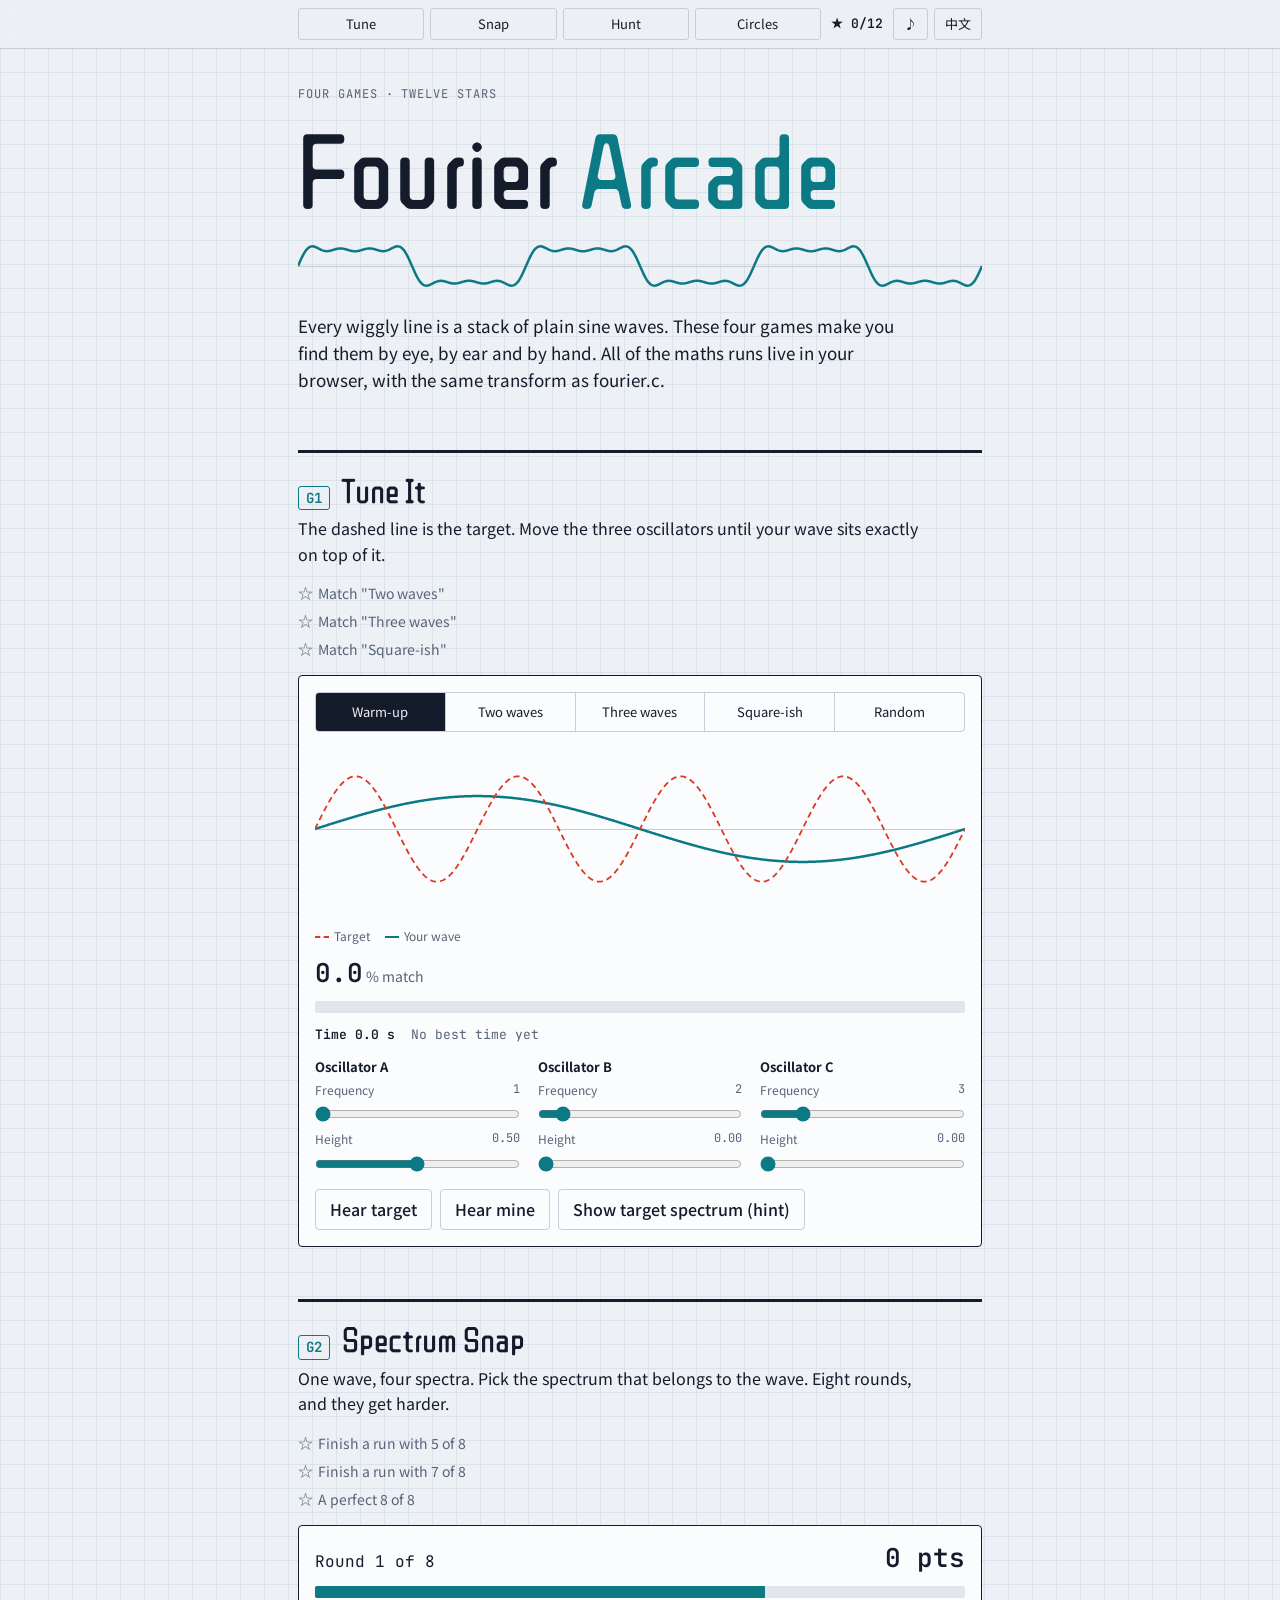
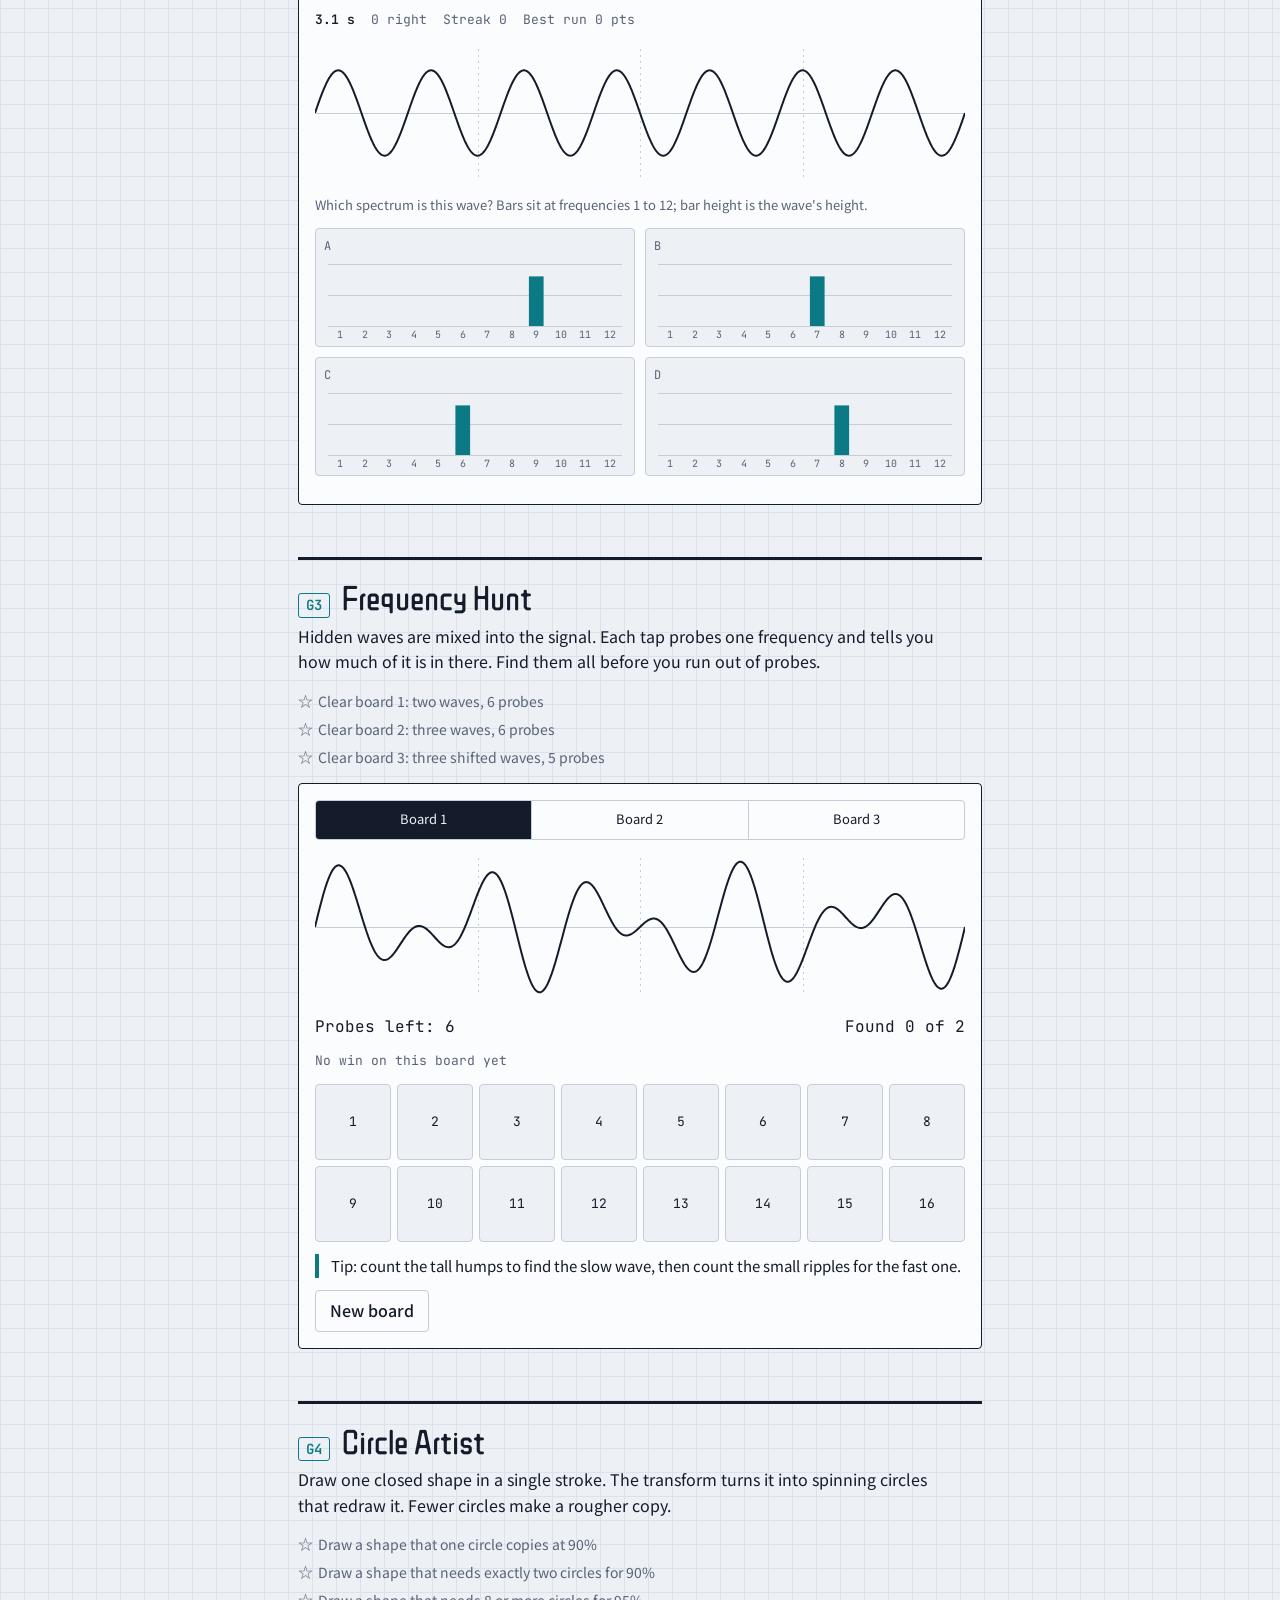
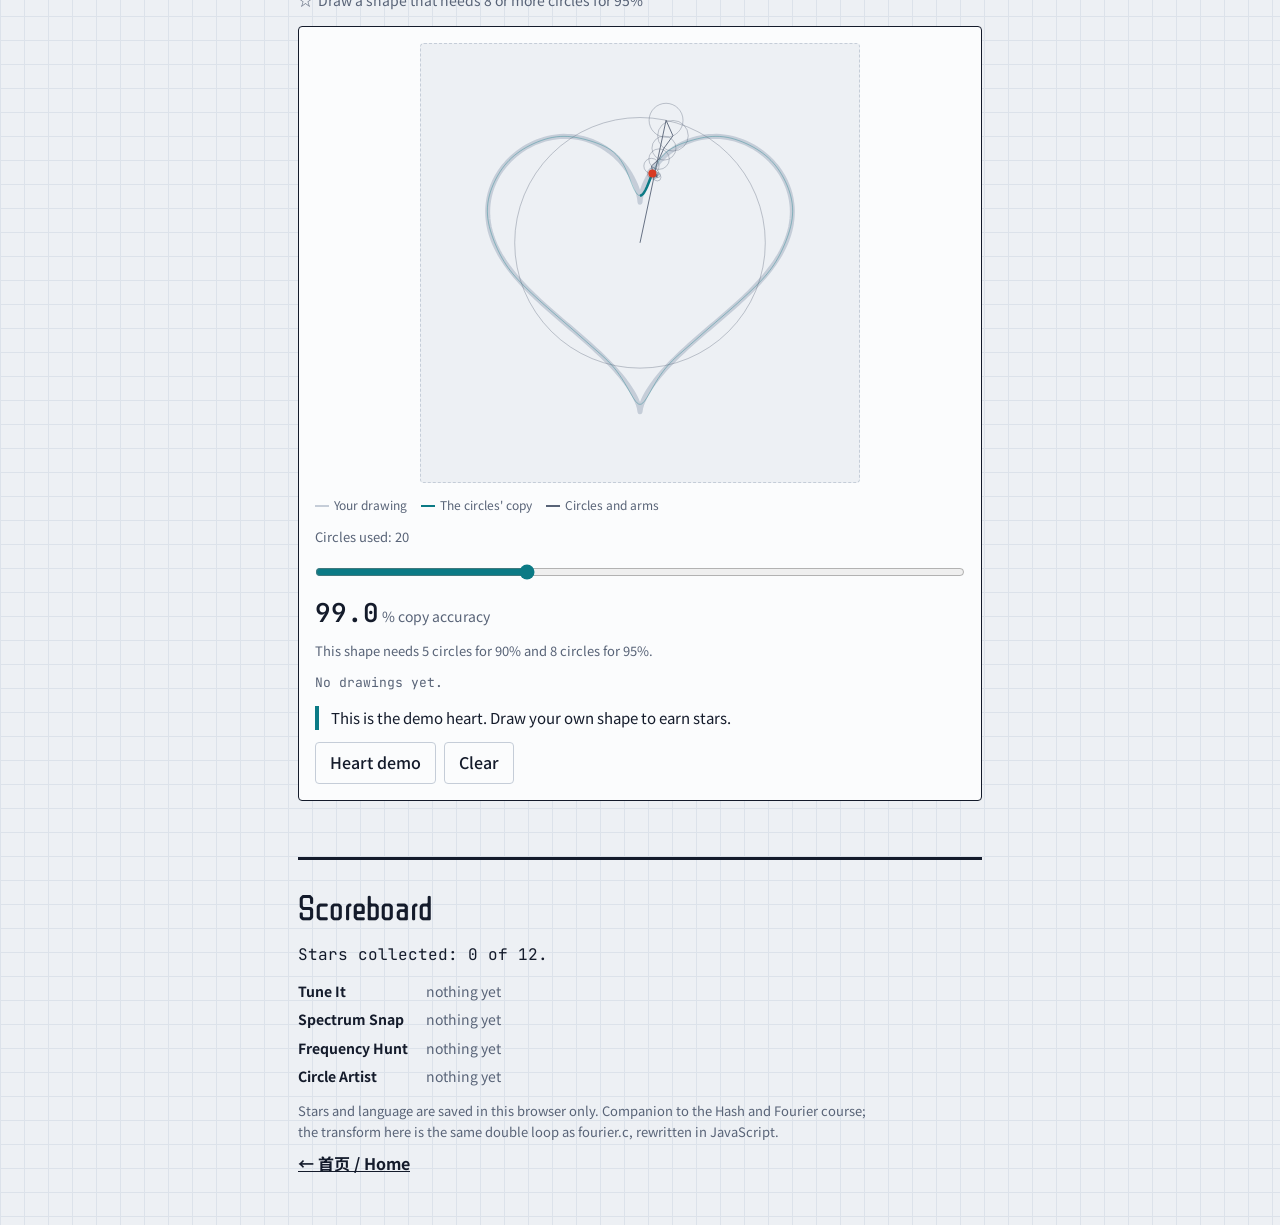
==== commit b4b03b50: "上线 Hash 与傅里叶的首页、互动课和两个游戏厅 - learning/hash-fourier/index.html：首页，连着互动课和两个游戏厅，显示各自的进度，中英文可切换 - 三个页面底部加" ====
--- a/learning/hash-fourier/arcade/index.html
+++ b/learning/hash-fourier/arcade/index.html
@@ -1192,5 +1192,17 @@
 try { window.claude?.hot?.snapshot?.(() => JSON.parse(JSON.stringify(S))); } catch (e) {}
 if (window.claude?.hot?.ready) window.claude.hot.ready(start); else start(window.claude?.hot?.data ?? {});
 </script>
+<script>
+/* When this page sits next to the hub (the repo folder or the public site), link back to it. */
+(function () {
+  try {
+    if (location.pathname.indexOf('/hash-fourier/') === -1) return;
+    var end = document.querySelector('.end'); if (!end) return;
+    var p = document.createElement('p'), a = document.createElement('a');
+    a.href = '../index.html'; a.textContent = '\u2190 \u9996\u9875 / Home'; a.style.color = 'inherit'; a.style.fontWeight = '700';
+    p.appendChild(a); end.appendChild(p);
+  } catch (e) {}
+})();
+</script>
 </body>
 </html>
